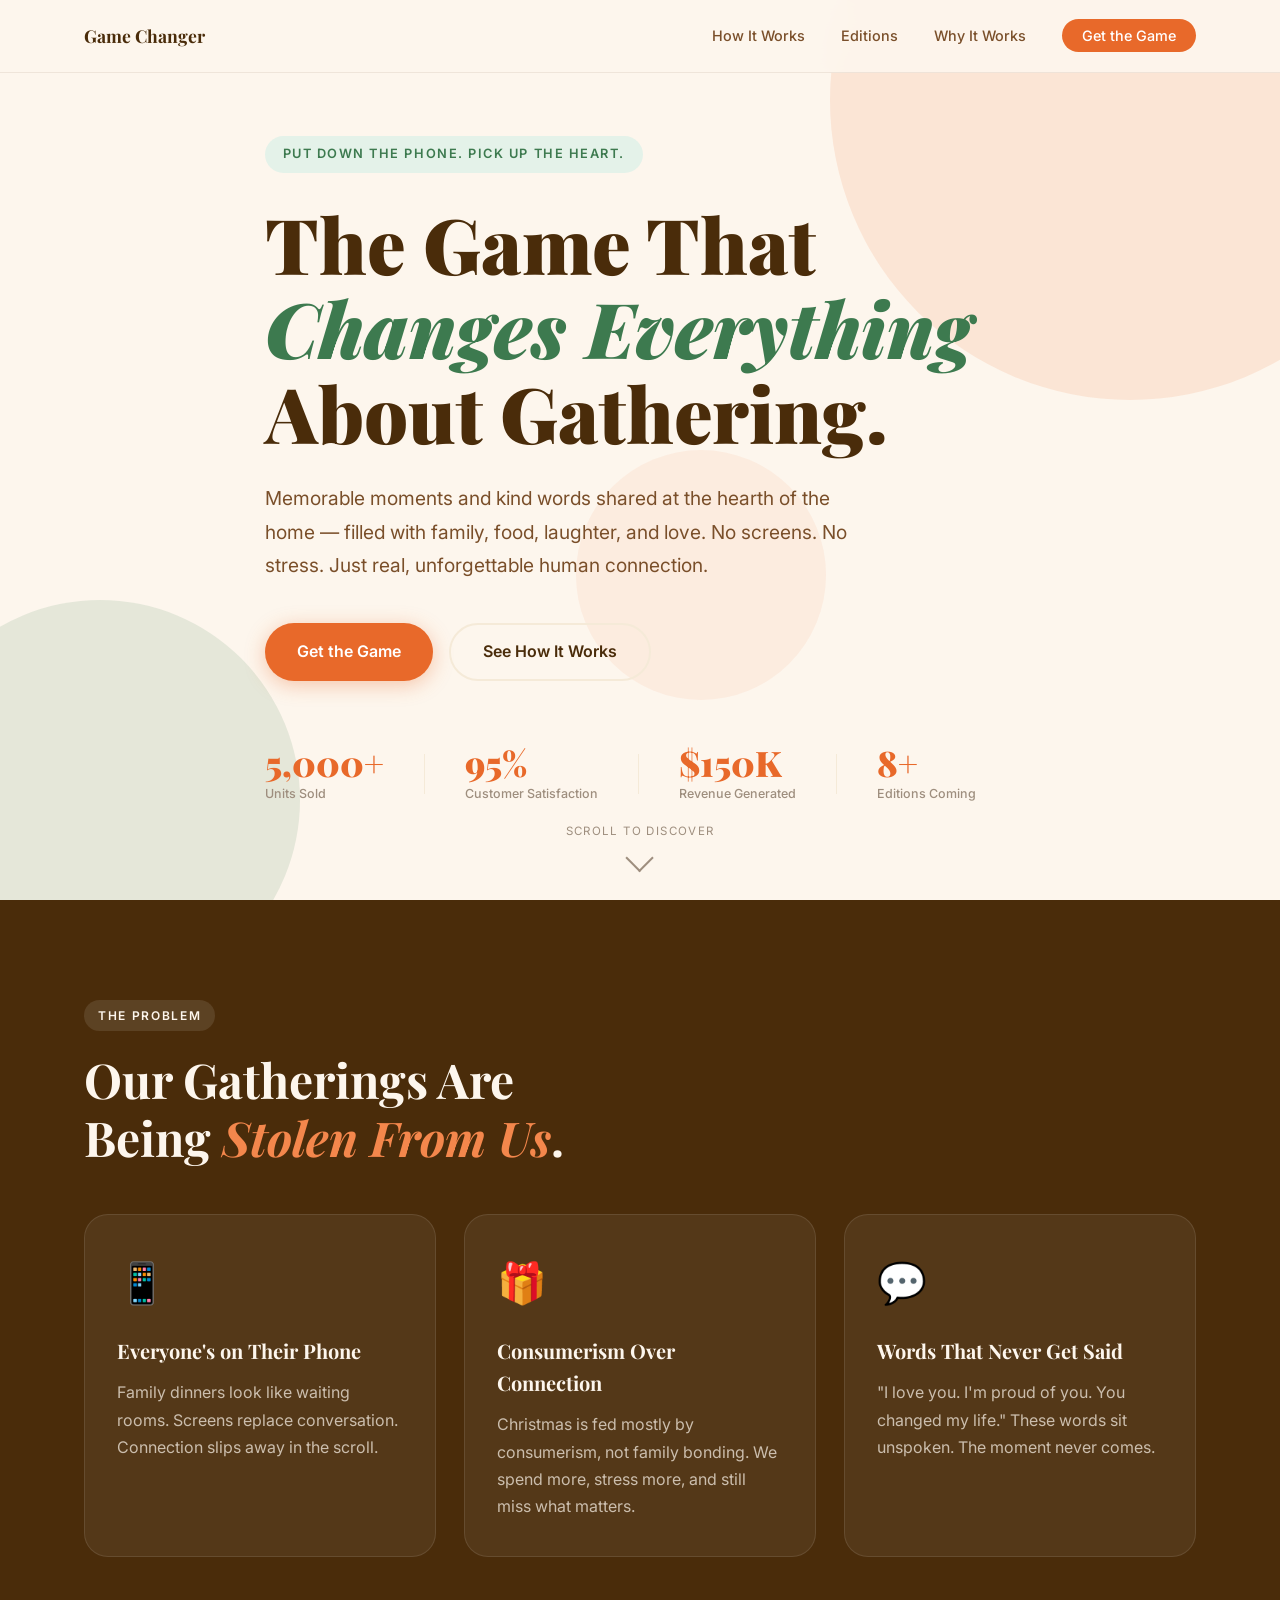
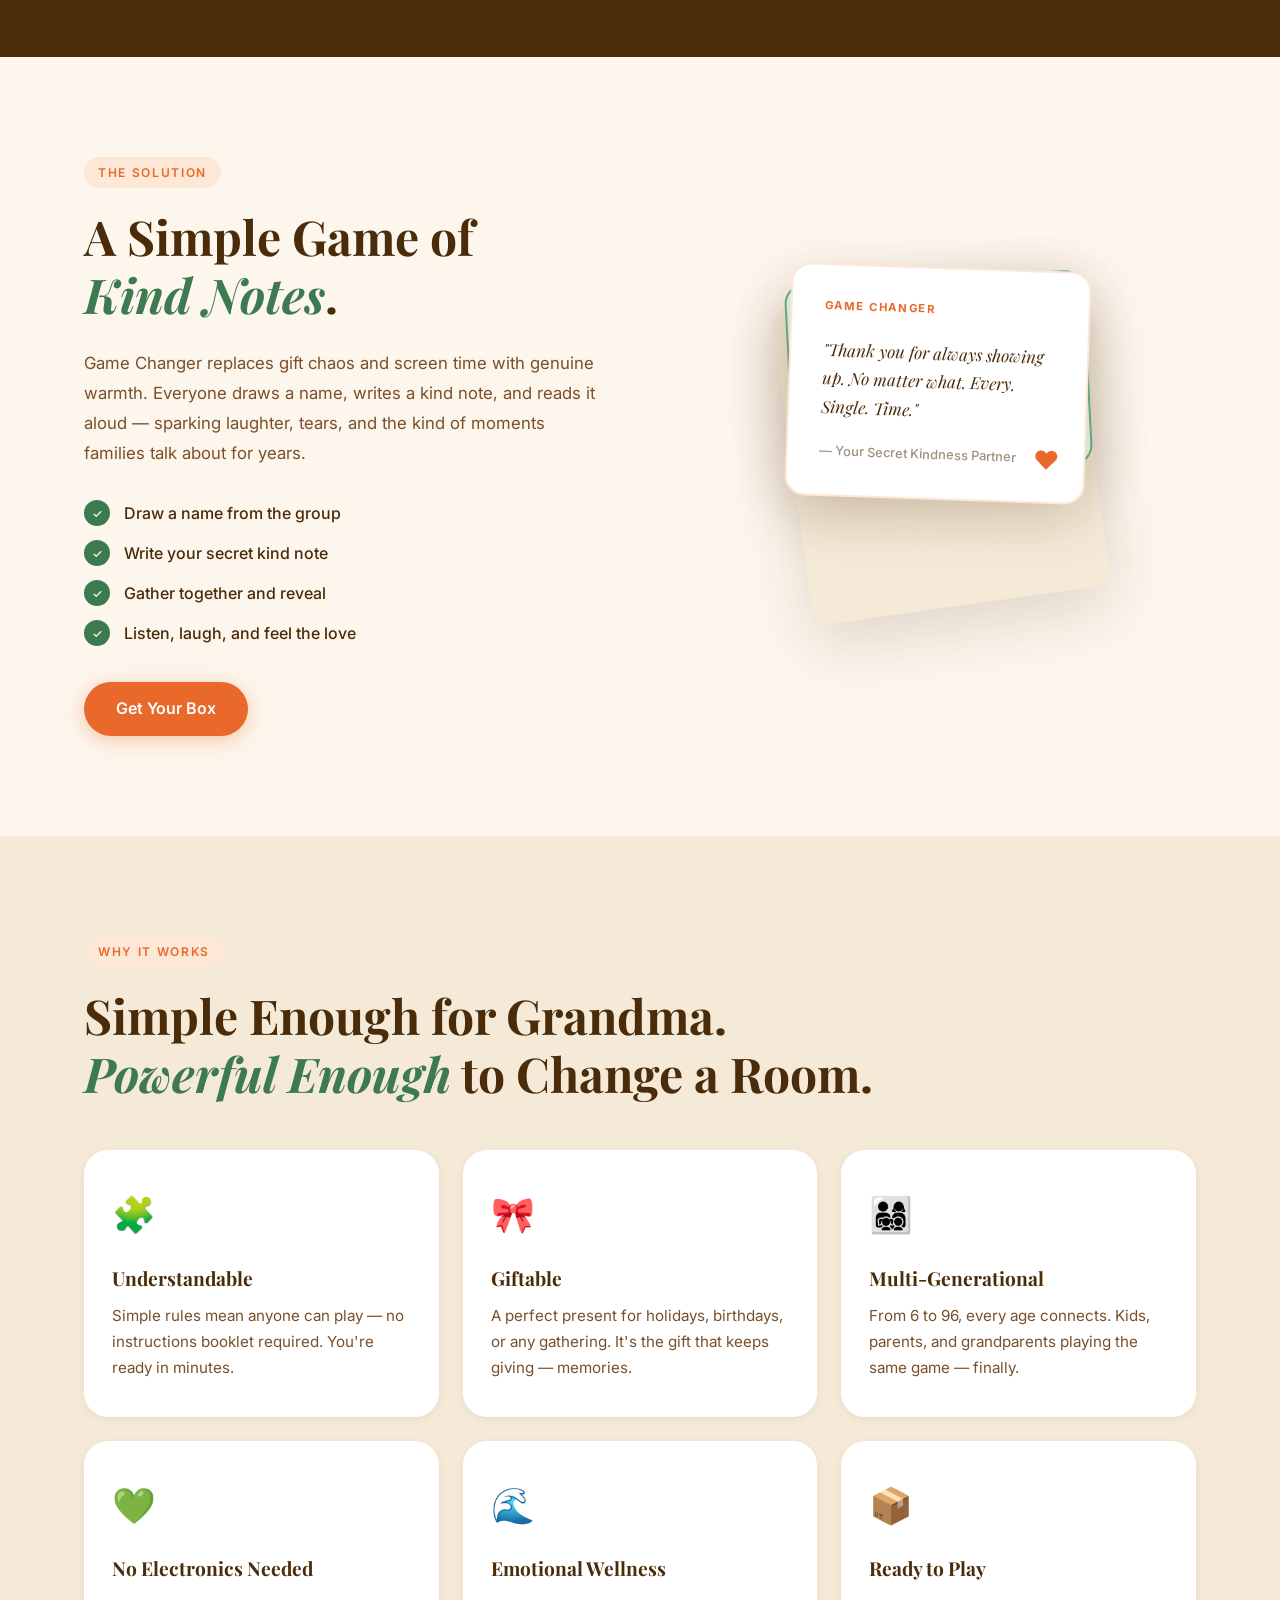
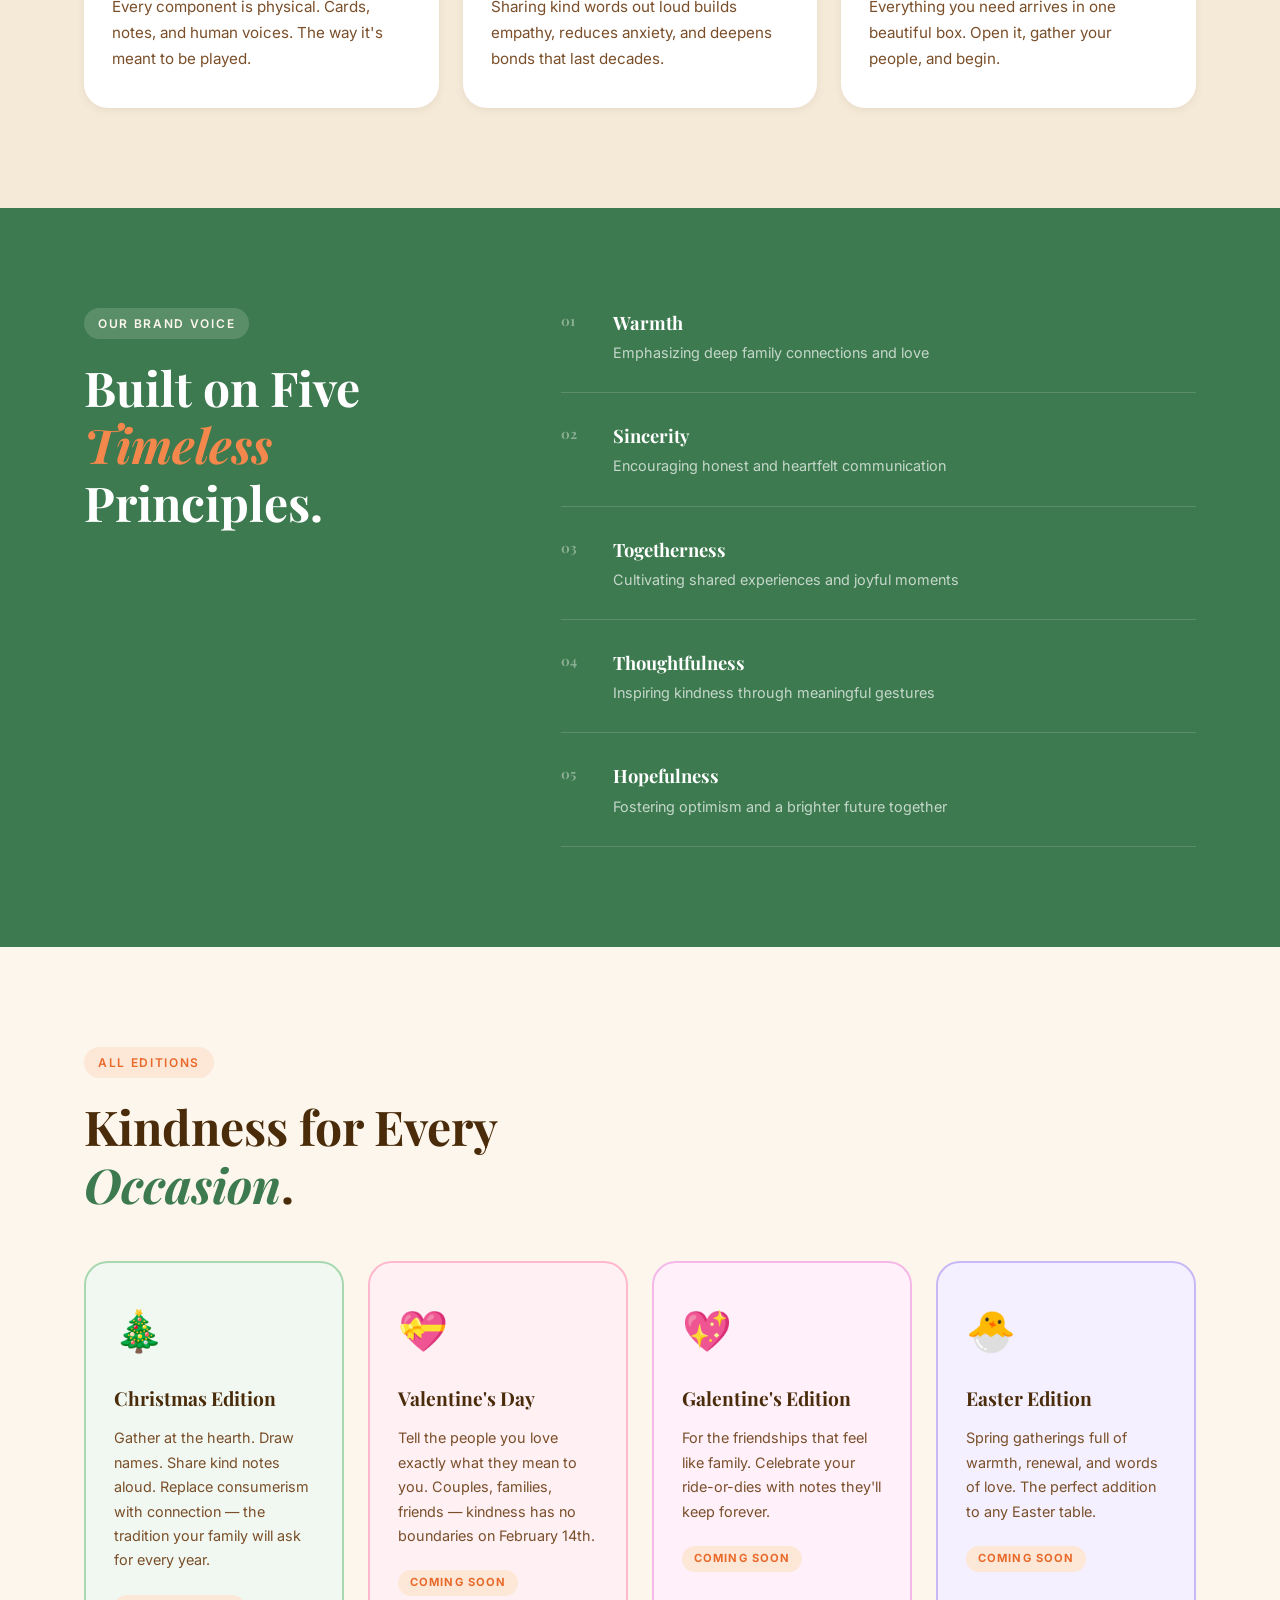
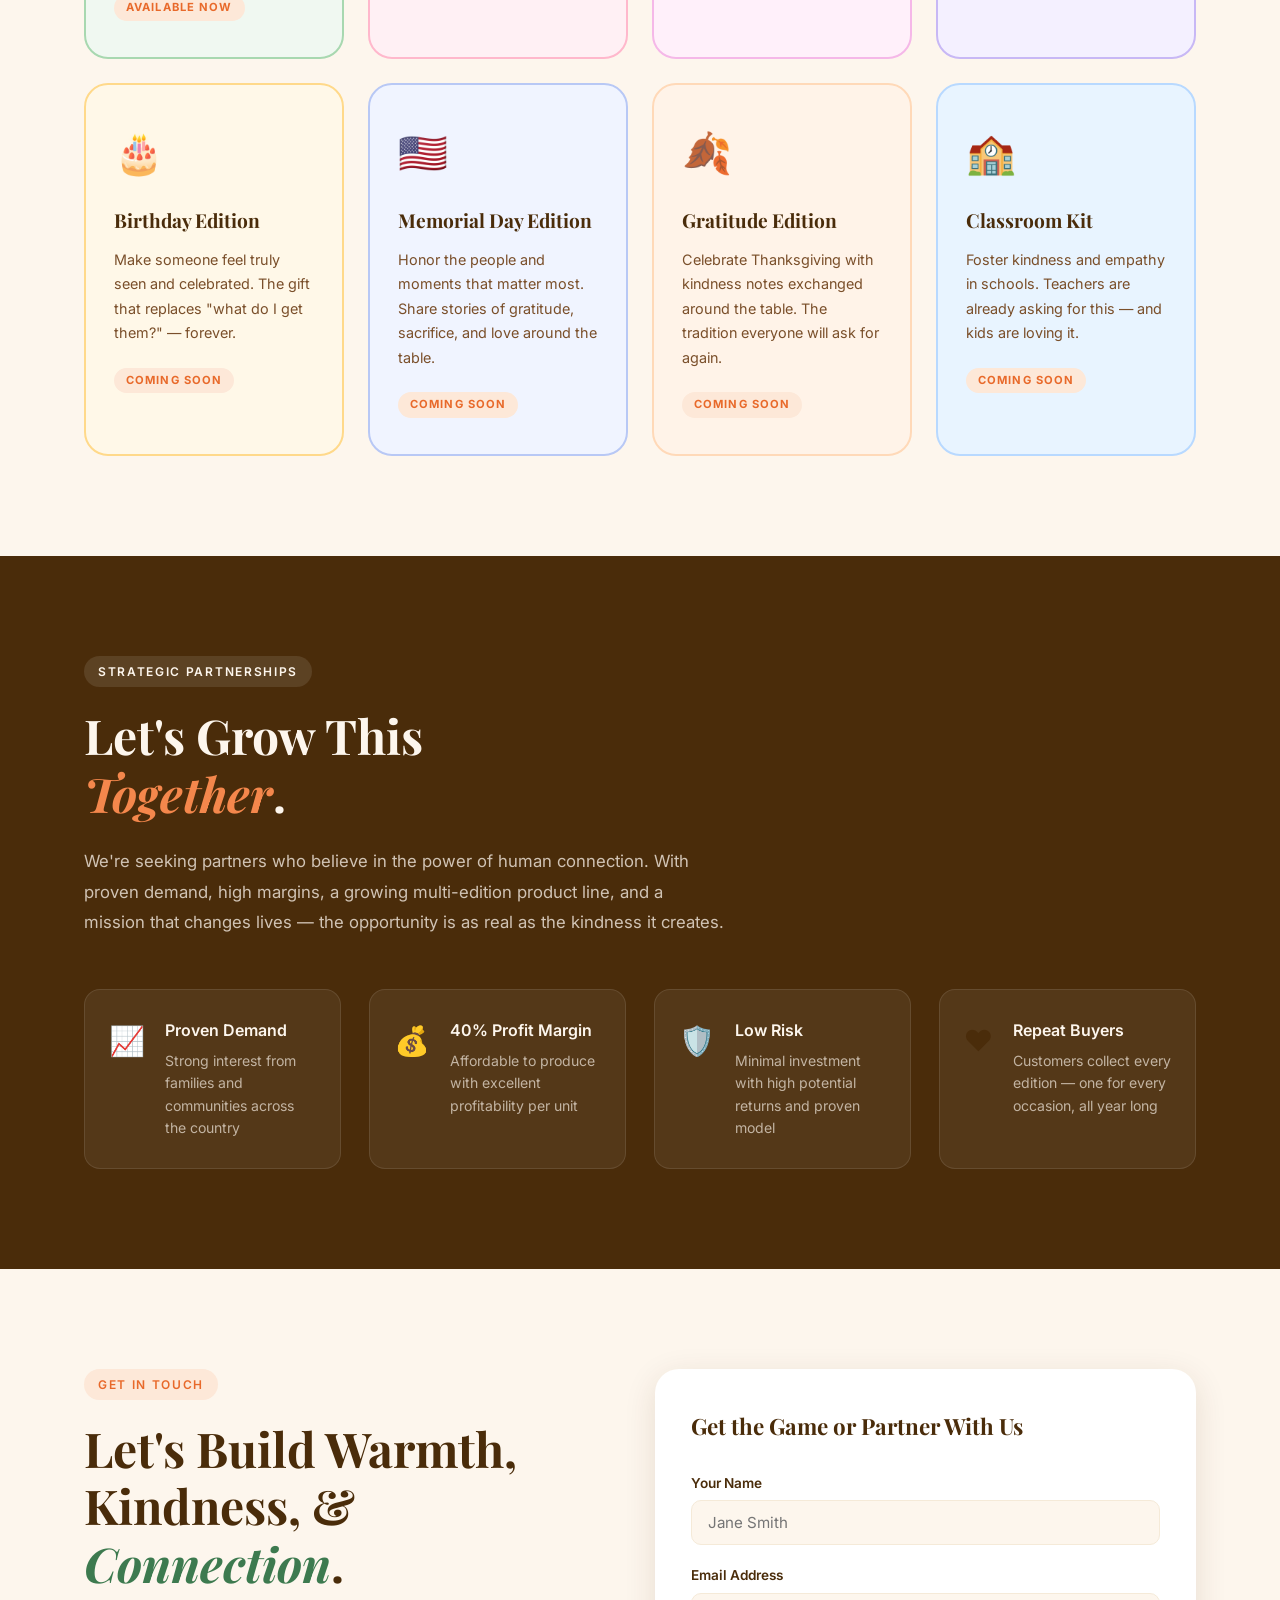
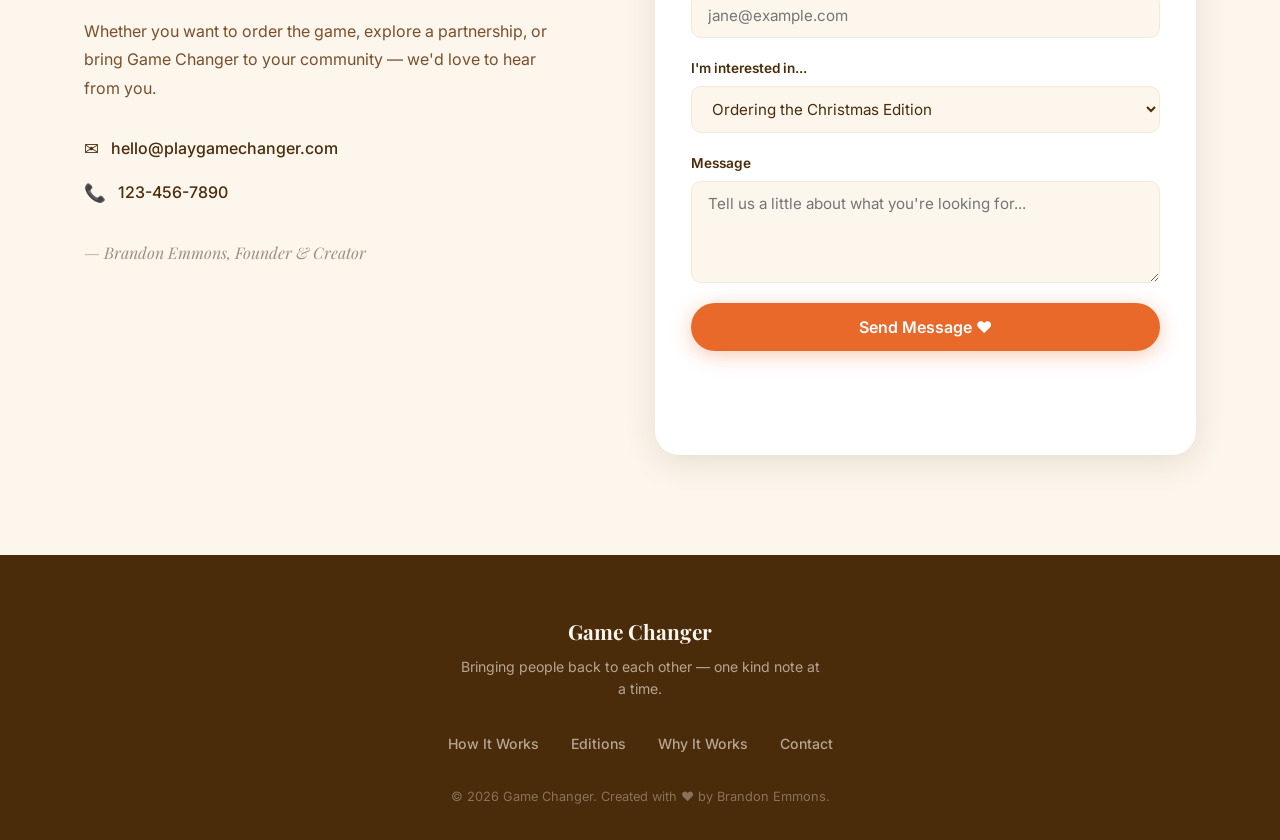
==== index.html @ 497c42cb "Deploy Game Changer site to GitHub Pages" ====
<!DOCTYPE html>
<html lang="en">
<head>
  <meta charset="UTF-8" />
  <meta name="viewport" content="width=device-width, initial-scale=1.0" />
  <title>Game Changer — The Family Kindness Game</title>
  <meta name="description" content="Game Changer puts down the phone and picks up the heart. Families draw names and share kind notes aloud — bringing back real human connection at Christmas, Valentine's Day, Easter, and beyond." />
  <link rel="preconnect" href="https://fonts.googleapis.com" />
  <link rel="preconnect" href="https://fonts.gstatic.com" crossorigin />
  <link href="https://fonts.googleapis.com/css2?family=Playfair+Display:ital,wght@0,400;0,700;0,900;1,400&family=Inter:wght@300;400;500;600&display=swap" rel="stylesheet" />
  <link rel="stylesheet" href="style.css" />
</head>
<body>

  <!-- NAV -->
  <nav class="nav" id="nav">
    <div class="nav-inner">
      <a href="#" class="nav-logo">Game Changer</a>
      <ul class="nav-links">
        <li><a href="#how-it-works">How It Works</a></li>
        <li><a href="#editions">Editions</a></li>
        <li><a href="#why">Why It Works</a></li>
        <li><a href="#contact" class="nav-cta">Get the Game</a></li>
      </ul>
      <button class="nav-hamburger" id="hamburger" aria-label="Open menu">
        <span></span><span></span><span></span>
      </button>
    </div>
    <div class="nav-mobile" id="mobileMenu">
      <a href="#how-it-works">How It Works</a>
      <a href="#editions">Editions</a>
      <a href="#why">Why It Works</a>
      <a href="#contact">Get the Game</a>
    </div>
  </nav>

  <!-- HERO -->
  <section class="hero">
    <div class="hero-bg">
      <div class="hero-shape shape-1"></div>
      <div class="hero-shape shape-2"></div>
      <div class="hero-shape shape-3"></div>
    </div>
    <div class="container hero-content">
      <div class="hero-badge">Put down the phone. Pick up the heart.</div>
      <h1 class="hero-headline">
        The Game That<br />
        <em>Changes Everything</em><br />
        About Gathering.
      </h1>
      <p class="hero-sub">
        Memorable moments and kind words shared at the hearth of the home —
        filled with family, food, laughter, and love. No screens. No stress.
        Just real, unforgettable human connection.
      </p>
      <div class="hero-actions">
        <a href="#contact" class="btn btn-primary">Get the Game</a>
        <a href="#how-it-works" class="btn btn-ghost">See How It Works</a>
      </div>
      <div class="hero-stats">
        <div class="stat">
          <span class="stat-num">5,000+</span>
          <span class="stat-label">Units Sold</span>
        </div>
        <div class="stat-divider"></div>
        <div class="stat">
          <span class="stat-num">95%</span>
          <span class="stat-label">Customer Satisfaction</span>
        </div>
        <div class="stat-divider"></div>
        <div class="stat">
          <span class="stat-num">$150K</span>
          <span class="stat-label">Revenue Generated</span>
        </div>
        <div class="stat-divider"></div>
        <div class="stat">
          <span class="stat-num">8+</span>
          <span class="stat-label">Editions Coming</span>
        </div>
      </div>
    </div>
    <div class="hero-scroll-hint">
      <span>Scroll to discover</span>
      <div class="scroll-arrow"></div>
    </div>
  </section>

  <!-- PROBLEM -->
  <section class="problem" id="problem">
    <div class="container">
      <div class="section-label">The Problem</div>
      <h2 class="section-title">Our Gatherings Are<br />Being <em>Stolen From Us</em>.</h2>
      <div class="problem-grid">
        <div class="problem-card">
          <div class="problem-icon">📱</div>
          <h3>Everyone's on Their Phone</h3>
          <p>Family dinners look like waiting rooms. Screens replace conversation. Connection slips away in the scroll.</p>
        </div>
        <div class="problem-card">
          <div class="problem-icon">🎁</div>
          <h3>Consumerism Over Connection</h3>
          <p>Christmas is fed mostly by consumerism, not family bonding. We spend more, stress more, and still miss what matters.</p>
        </div>
        <div class="problem-card">
          <div class="problem-icon">💬</div>
          <h3>Words That Never Get Said</h3>
          <p>"I love you. I'm proud of you. You changed my life." These words sit unspoken. The moment never comes.</p>
        </div>
      </div>
    </div>
  </section>

  <!-- SOLUTION -->
  <section class="solution" id="how-it-works">
    <div class="container">
      <div class="solution-inner">
        <div class="solution-text">
          <div class="section-label">The Solution</div>
          <h2 class="section-title">A Simple Game of<br /><em>Kind Notes</em>.</h2>
          <p class="solution-desc">
            Game Changer replaces gift chaos and screen time with genuine warmth.
            Everyone draws a name, writes a kind note, and reads it aloud —
            sparking laughter, tears, and the kind of moments families talk about for years.
          </p>
          <ul class="solution-list">
            <li>
              <span class="check">✓</span>
              <span>Draw a name from the group</span>
            </li>
            <li>
              <span class="check">✓</span>
              <span>Write your secret kind note</span>
            </li>
            <li>
              <span class="check">✓</span>
              <span>Gather together and reveal</span>
            </li>
            <li>
              <span class="check">✓</span>
              <span>Listen, laugh, and feel the love</span>
            </li>
          </ul>
          <a href="#contact" class="btn btn-primary">Get Your Box</a>
        </div>
        <div class="solution-visual">
          <div class="card-stack">
            <div class="note-card card-back">
              <div class="note-lines">
                <div class="note-line"></div>
                <div class="note-line short"></div>
                <div class="note-line"></div>
                <div class="note-line short"></div>
              </div>
            </div>
            <div class="note-card card-mid">
              <div class="note-content">
                <p class="note-text">"You make every room brighter just by walking in. I am so proud to call you mine."</p>
                <span class="note-sig">— With Love</span>
              </div>
            </div>
            <div class="note-card card-front">
              <div class="note-header">Game Changer</div>
              <div class="note-content">
                <p class="note-text">"Thank you for always showing up. No matter what. Every. Single. Time."</p>
                <span class="note-sig">— Your Secret Kindness Partner</span>
              </div>
              <div class="note-heart">♥</div>
            </div>
          </div>
        </div>
      </div>
    </div>
  </section>

  <!-- WHY IT WORKS -->
  <section class="why" id="why">
    <div class="container">
      <div class="section-label">Why It Works</div>
      <h2 class="section-title">Simple Enough for Grandma.<br /><em>Powerful Enough</em> to Change a Room.</h2>
      <div class="why-grid">
        <div class="why-card">
          <div class="why-icon">🧩</div>
          <h3>Understandable</h3>
          <p>Simple rules mean anyone can play — no instructions booklet required. You're ready in minutes.</p>
        </div>
        <div class="why-card">
          <div class="why-icon">🎀</div>
          <h3>Giftable</h3>
          <p>A perfect present for holidays, birthdays, or any gathering. It's the gift that keeps giving — memories.</p>
        </div>
        <div class="why-card">
          <div class="why-icon">👨‍👩‍👧‍👦</div>
          <h3>Multi-Generational</h3>
          <p>From 6 to 96, every age connects. Kids, parents, and grandparents playing the same game — finally.</p>
        </div>
        <div class="why-card">
          <div class="why-icon">💚</div>
          <h3>No Electronics Needed</h3>
          <p>Every component is physical. Cards, notes, and human voices. The way it's meant to be played.</p>
        </div>
        <div class="why-card">
          <div class="why-icon">🌊</div>
          <h3>Emotional Wellness</h3>
          <p>Sharing kind words out loud builds empathy, reduces anxiety, and deepens bonds that last decades.</p>
        </div>
        <div class="why-card">
          <div class="why-icon">📦</div>
          <h3>Ready to Play</h3>
          <p>Everything you need arrives in one beautiful box. Open it, gather your people, and begin.</p>
        </div>
      </div>
    </div>
  </section>

  <!-- BRAND VALUES -->
  <section class="values">
    <div class="container">
      <div class="values-inner">
        <div class="values-text">
          <div class="section-label">Our Brand Voice</div>
          <h2 class="section-title">Built on Five<br /><em>Timeless</em> Principles.</h2>
        </div>
        <div class="values-list">
          <div class="value-item">
            <span class="value-num">01</span>
            <div>
              <h4>Warmth</h4>
              <p>Emphasizing deep family connections and love</p>
            </div>
          </div>
          <div class="value-item">
            <span class="value-num">02</span>
            <div>
              <h4>Sincerity</h4>
              <p>Encouraging honest and heartfelt communication</p>
            </div>
          </div>
          <div class="value-item">
            <span class="value-num">03</span>
            <div>
              <h4>Togetherness</h4>
              <p>Cultivating shared experiences and joyful moments</p>
            </div>
          </div>
          <div class="value-item">
            <span class="value-num">04</span>
            <div>
              <h4>Thoughtfulness</h4>
              <p>Inspiring kindness through meaningful gestures</p>
            </div>
          </div>
          <div class="value-item">
            <span class="value-num">05</span>
            <div>
              <h4>Hopefulness</h4>
              <p>Fostering optimism and a brighter future together</p>
            </div>
          </div>
        </div>
      </div>
    </div>
  </section>

  <!-- EDITIONS -->
  <section class="editions" id="editions">
    <div class="container">
      <div class="section-label">All Editions</div>
      <h2 class="section-title">Kindness for Every<br /><em>Occasion</em>.</h2>
      <div class="editions-grid">

        <div class="edition-card edition-christmas">
          <div class="edition-icon">🎄</div>
          <h3>Christmas Edition</h3>
          <p>Gather at the hearth. Draw names. Share kind notes aloud. Replace consumerism with connection — the tradition your family will ask for every year.</p>
          <span class="edition-tag edition-tag-live">Available Now</span>
        </div>

        <div class="edition-card edition-valentine">
          <div class="edition-icon">💝</div>
          <h3>Valentine's Day</h3>
          <p>Tell the people you love exactly what they mean to you. Couples, families, friends — kindness has no boundaries on February 14th.</p>
          <span class="edition-tag">Coming Soon</span>
        </div>

        <div class="edition-card edition-galentine">
          <div class="edition-icon">💖</div>
          <h3>Galentine's Edition</h3>
          <p>For the friendships that feel like family. Celebrate your ride-or-dies with notes they'll keep forever.</p>
          <span class="edition-tag">Coming Soon</span>
        </div>

        <div class="edition-card edition-easter">
          <div class="edition-icon">🐣</div>
          <h3>Easter Edition</h3>
          <p>Spring gatherings full of warmth, renewal, and words of love. The perfect addition to any Easter table.</p>
          <span class="edition-tag">Coming Soon</span>
        </div>

        <div class="edition-card edition-birthday">
          <div class="edition-icon">🎂</div>
          <h3>Birthday Edition</h3>
          <p>Make someone feel truly seen and celebrated. The gift that replaces "what do I get them?" — forever.</p>
          <span class="edition-tag">Coming Soon</span>
        </div>

        <div class="edition-card edition-memorial">
          <div class="edition-icon">🇺🇸</div>
          <h3>Memorial Day Edition</h3>
          <p>Honor the people and moments that matter most. Share stories of gratitude, sacrifice, and love around the table.</p>
          <span class="edition-tag">Coming Soon</span>
        </div>

        <div class="edition-card edition-thanksgiving">
          <div class="edition-icon">🍂</div>
          <h3>Gratitude Edition</h3>
          <p>Celebrate Thanksgiving with kindness notes exchanged around the table. The tradition everyone will ask for again.</p>
          <span class="edition-tag">Coming Soon</span>
        </div>

        <div class="edition-card edition-classroom">
          <div class="edition-icon">🏫</div>
          <h3>Classroom Kit</h3>
          <p>Foster kindness and empathy in schools. Teachers are already asking for this — and kids are loving it.</p>
          <span class="edition-tag">Coming Soon</span>
        </div>

      </div>
    </div>
  </section>

  <!-- PARTNERSHIP -->
  <section class="partnership">
    <div class="container">
      <div class="partnership-inner">
        <div class="section-label">Strategic Partnerships</div>
        <h2 class="section-title">Let's Grow This<br /><em>Together</em>.</h2>
        <p class="partnership-desc">
          We're seeking partners who believe in the power of human connection.
          With proven demand, high margins, a growing multi-edition product line,
          and a mission that changes lives — the opportunity is as real as the kindness it creates.
        </p>
        <div class="partner-reasons">
          <div class="reason">
            <span class="reason-icon">📈</span>
            <div>
              <strong>Proven Demand</strong>
              <p>Strong interest from families and communities across the country</p>
            </div>
          </div>
          <div class="reason">
            <span class="reason-icon">💰</span>
            <div>
              <strong>40% Profit Margin</strong>
              <p>Affordable to produce with excellent profitability per unit</p>
            </div>
          </div>
          <div class="reason">
            <span class="reason-icon">🛡️</span>
            <div>
              <strong>Low Risk</strong>
              <p>Minimal investment with high potential returns and proven model</p>
            </div>
          </div>
          <div class="reason">
            <span class="reason-icon">❤️</span>
            <div>
              <strong>Repeat Buyers</strong>
              <p>Customers collect every edition — one for every occasion, all year long</p>
            </div>
          </div>
        </div>
      </div>
    </div>
  </section>

  <!-- CONTACT / CTA -->
  <section class="contact" id="contact">
    <div class="container">
      <div class="contact-inner">
        <div class="contact-left">
          <div class="section-label">Get in Touch</div>
          <h2 class="section-title">Let's Build Warmth,<br />Kindness, &amp; <em>Connection</em>.</h2>
          <p>
            Whether you want to order the game, explore a partnership, or bring
            Game Changer to your community — we'd love to hear from you.
          </p>
          <div class="contact-info">
            <div class="contact-item">
              <span class="contact-icon">✉️</span>
              <a href="mailto:hello@playgamechanger.com">hello@playgamechanger.com</a>
            </div>
            <div class="contact-item">
              <span class="contact-icon">📞</span>
              <a href="tel:+11234567890">123-456-7890</a>
            </div>
          </div>
          <p class="founder-name">— Brandon Emmons, Founder &amp; Creator</p>
        </div>
        <div class="contact-right">
          <form class="contact-form" onsubmit="handleSubmit(event)">
            <h3>Get the Game or Partner With Us</h3>
            <div class="form-group">
              <label for="name">Your Name</label>
              <input type="text" id="name" name="name" placeholder="Jane Smith" required />
            </div>
            <div class="form-group">
              <label for="email">Email Address</label>
              <input type="email" id="email" name="email" placeholder="jane@example.com" required />
            </div>
            <div class="form-group">
              <label for="interest">I'm interested in...</label>
              <select id="interest" name="interest">
                <option value="order-christmas">Ordering the Christmas Edition</option>
                <option value="order-valentine">Valentine's Day Edition</option>
                <option value="order-birthday">Birthday Edition</option>
                <option value="partner">Partnership Opportunity</option>
                <option value="wholesale">Wholesale / Boutique Retail</option>
                <option value="classroom">Classroom / School Kit</option>
                <option value="workplace">Workplace Edition</option>
                <option value="other">Something Else</option>
              </select>
            </div>
            <div class="form-group">
              <label for="message">Message</label>
              <textarea id="message" name="message" rows="4" placeholder="Tell us a little about what you're looking for..."></textarea>
            </div>
            <button type="submit" class="btn btn-primary btn-full">Send Message ♥</button>
            <p class="form-note" id="formNote"></p>
          </form>
        </div>
      </div>
    </div>
  </section>

  <!-- FOOTER -->
  <footer class="footer">
    <div class="container footer-inner">
      <div class="footer-brand">
        <span class="footer-logo">Game Changer</span>
        <p>Bringing people back to each other — one kind note at a time.</p>
      </div>
      <div class="footer-links">
        <a href="#how-it-works">How It Works</a>
        <a href="#editions">Editions</a>
        <a href="#why">Why It Works</a>
        <a href="#contact">Contact</a>
      </div>
      <div class="footer-copy">
        <p>© 2026 Game Changer. Created with ♥ by Brandon Emmons.</p>
      </div>
    </div>
  </footer>

  <script src="app.js"></script>
</body>
</html>
---- style.css ----
/* =============================================
   GAME CHANGER — Main Stylesheet
   ============================================= */

:root {
  --cream:       #FDF6ED;
  --cream-dark:  #F5EAD8;
  --orange:      #E8692A;
  --orange-light:#F4874C;
  --orange-pale: #FDE8D8;
  --green:       #3D7A4F;
  --green-light: #6CAE80;
  --green-pale:  #E4F2E9;
  --brown:       #4A2C0A;
  --brown-mid:   #7A4F2A;
  --warm-gray:   #9E8E7E;
  --white:       #FFFFFF;
  --shadow-sm:   0 2px 8px rgba(74,44,10,0.08);
  --shadow-md:   0 8px 32px rgba(74,44,10,0.12);
  --shadow-lg:   0 20px 60px rgba(74,44,10,0.16);
  --radius:      16px;
  --radius-lg:   24px;
  --font-serif:  'Playfair Display', Georgia, serif;
  --font-sans:   'Inter', system-ui, sans-serif;
}

*, *::before, *::after { box-sizing: border-box; margin: 0; padding: 0; }

html { scroll-behavior: smooth; }

body {
  font-family: var(--font-sans);
  background: var(--cream);
  color: var(--brown);
  line-height: 1.6;
  overflow-x: hidden;
}

/* ---- UTILITIES ---- */
.container {
  max-width: 1160px;
  margin: 0 auto;
  padding: 0 24px;
}

.section-label {
  display: inline-block;
  font-size: 0.75rem;
  font-weight: 600;
  letter-spacing: 0.14em;
  text-transform: uppercase;
  color: var(--orange);
  background: var(--orange-pale);
  padding: 6px 14px;
  border-radius: 100px;
  margin-bottom: 20px;
}

.section-title {
  font-family: var(--font-serif);
  font-size: clamp(2rem, 4vw, 3rem);
  font-weight: 700;
  line-height: 1.2;
  color: var(--brown);
  margin-bottom: 24px;
}

.section-title em {
  font-style: italic;
  color: var(--green);
}

.btn {
  display: inline-flex;
  align-items: center;
  justify-content: center;
  gap: 8px;
  padding: 14px 32px;
  border-radius: 100px;
  font-family: var(--font-sans);
  font-size: 1rem;
  font-weight: 600;
  text-decoration: none;
  cursor: pointer;
  border: none;
  transition: all 0.2s ease;
}

.btn-primary {
  background: var(--orange);
  color: var(--white);
  box-shadow: 0 4px 20px rgba(232,105,42,0.35);
}
.btn-primary:hover {
  background: var(--orange-light);
  transform: translateY(-2px);
  box-shadow: 0 8px 28px rgba(232,105,42,0.45);
}

.btn-ghost {
  background: transparent;
  color: var(--brown);
  border: 2px solid var(--cream-dark);
}
.btn-ghost:hover {
  background: var(--cream-dark);
  border-color: var(--brown-mid);
}

.btn-full { width: 100%; }

/* ---- NAVIGATION ---- */
.nav {
  position: fixed;
  top: 0;
  left: 0;
  right: 0;
  z-index: 100;
  background: rgba(253,246,237,0.92);
  backdrop-filter: blur(12px);
  border-bottom: 1px solid rgba(74,44,10,0.08);
  transition: box-shadow 0.2s;
}
.nav.scrolled { box-shadow: var(--shadow-md); }

.nav-inner {
  max-width: 1160px;
  margin: 0 auto;
  padding: 0 24px;
  height: 72px;
  display: flex;
  align-items: center;
  justify-content: space-between;
}

.nav-logo {
  font-family: var(--font-serif);
  font-size: 1.1rem;
  font-weight: 700;
  color: var(--brown);
  text-decoration: none;
}

.nav-links {
  display: flex;
  list-style: none;
  gap: 36px;
  align-items: center;
}
.nav-links a {
  text-decoration: none;
  font-size: 0.9rem;
  font-weight: 500;
  color: var(--brown-mid);
  transition: color 0.2s;
}
.nav-links a:hover { color: var(--orange); }

.nav-cta {
  background: var(--orange) !important;
  color: var(--white) !important;
  padding: 8px 20px;
  border-radius: 100px;
}
.nav-cta:hover { opacity: 0.9; }

.nav-hamburger {
  display: none;
  flex-direction: column;
  gap: 5px;
  background: none;
  border: none;
  cursor: pointer;
  padding: 4px;
}
.nav-hamburger span {
  display: block;
  width: 24px;
  height: 2px;
  background: var(--brown);
  border-radius: 2px;
  transition: all 0.2s;
}

.nav-mobile {
  display: none;
  flex-direction: column;
  padding: 16px 24px 20px;
  gap: 16px;
  border-top: 1px solid var(--cream-dark);
}
.nav-mobile a {
  text-decoration: none;
  font-weight: 500;
  color: var(--brown);
  padding: 4px 0;
}
.nav-mobile.open { display: flex; }

/* ---- HERO ---- */
.hero {
  position: relative;
  min-height: 100vh;
  display: flex;
  flex-direction: column;
  justify-content: center;
  padding: 120px 0 80px;
  overflow: hidden;
}

.hero-bg {
  position: absolute;
  inset: 0;
  pointer-events: none;
}

.hero-shape {
  position: absolute;
  border-radius: 50%;
  opacity: 0.12;
}
.shape-1 {
  width: 600px; height: 600px;
  background: var(--orange);
  top: -200px; right: -150px;
}
.shape-2 {
  width: 400px; height: 400px;
  background: var(--green);
  bottom: -100px; left: -100px;
}
.shape-3 {
  width: 250px; height: 250px;
  background: var(--orange);
  top: 50%; left: 45%;
  opacity: 0.07;
}

.hero-content {
  position: relative;
  z-index: 1;
  max-width: 800px;
}

.hero-badge {
  display: inline-block;
  font-size: 0.8rem;
  font-weight: 600;
  letter-spacing: 0.12em;
  text-transform: uppercase;
  color: var(--green);
  background: var(--green-pale);
  padding: 8px 18px;
  border-radius: 100px;
  margin-bottom: 28px;
}

.hero-headline {
  font-family: var(--font-serif);
  font-size: clamp(2.8rem, 6vw, 5rem);
  font-weight: 900;
  line-height: 1.1;
  color: var(--brown);
  margin-bottom: 28px;
}
.hero-headline em {
  font-style: italic;
  color: var(--green);
}

.hero-sub {
  font-size: clamp(1rem, 2vw, 1.2rem);
  color: var(--brown-mid);
  max-width: 600px;
  margin-bottom: 40px;
  line-height: 1.75;
}

.hero-actions {
  display: flex;
  gap: 16px;
  flex-wrap: wrap;
  margin-bottom: 64px;
}

.hero-stats {
  display: flex;
  align-items: center;
  gap: 0;
  flex-wrap: wrap;
  row-gap: 20px;
}

.stat {
  display: flex;
  flex-direction: column;
  padding: 0 40px 0 0;
}
.stat:first-child { padding-left: 0; }

.stat-num {
  font-family: var(--font-serif);
  font-size: 2.2rem;
  font-weight: 900;
  color: var(--orange);
  line-height: 1;
}
.stat-label {
  font-size: 0.78rem;
  color: var(--warm-gray);
  font-weight: 500;
  margin-top: 4px;
}

.stat-divider {
  width: 1px;
  height: 40px;
  background: var(--cream-dark);
  margin-right: 40px;
}

.hero-scroll-hint {
  position: absolute;
  bottom: 32px;
  left: 50%;
  transform: translateX(-50%);
  display: flex;
  flex-direction: column;
  align-items: center;
  gap: 8px;
  font-size: 0.72rem;
  letter-spacing: 0.12em;
  text-transform: uppercase;
  color: var(--warm-gray);
  animation: fadeInUp 1s ease 1.5s both;
}

.scroll-arrow {
  width: 20px;
  height: 20px;
  border-right: 2px solid var(--warm-gray);
  border-bottom: 2px solid var(--warm-gray);
  transform: rotate(45deg);
  animation: bounce 1.4s ease infinite;
}

@keyframes bounce {
  0%, 100% { transform: rotate(45deg) translateY(0); }
  50% { transform: rotate(45deg) translateY(5px); }
}

@keyframes fadeInUp {
  from { opacity: 0; transform: translateX(-50%) translateY(10px); }
  to   { opacity: 1; transform: translateX(-50%) translateY(0); }
}

/* ---- PROBLEM ---- */
.problem {
  padding: 100px 0;
  background: var(--brown);
}

.problem .section-label { background: rgba(255,255,255,0.1); color: var(--cream); }
.problem .section-title { color: var(--cream); }
.problem .section-title em { color: var(--orange-light); }

.problem-grid {
  display: grid;
  grid-template-columns: repeat(auto-fit, minmax(280px, 1fr));
  gap: 28px;
  margin-top: 48px;
}

.problem-card {
  background: rgba(255,255,255,0.06);
  border: 1px solid rgba(255,255,255,0.1);
  border-radius: var(--radius-lg);
  padding: 36px 32px;
  transition: transform 0.2s, background 0.2s;
}
.problem-card:hover {
  transform: translateY(-4px);
  background: rgba(255,255,255,0.1);
}

.problem-icon { font-size: 2.5rem; margin-bottom: 20px; }

.problem-card h3 {
  font-family: var(--font-serif);
  font-size: 1.25rem;
  font-weight: 700;
  color: var(--cream);
  margin-bottom: 12px;
}

.problem-card p { color: rgba(253,246,237,0.7); line-height: 1.7; }

/* ---- SOLUTION ---- */
.solution {
  padding: 100px 0;
  background: var(--cream);
}

.solution-inner {
  display: grid;
  grid-template-columns: 1fr 1fr;
  gap: 80px;
  align-items: center;
}

.solution-desc {
  color: var(--brown-mid);
  line-height: 1.8;
  margin-bottom: 32px;
  font-size: 1.05rem;
}

.solution-list {
  list-style: none;
  display: flex;
  flex-direction: column;
  gap: 14px;
  margin-bottom: 36px;
}

.solution-list li {
  display: flex;
  align-items: center;
  gap: 14px;
  font-size: 1rem;
  color: var(--brown);
  font-weight: 500;
}

.check {
  display: flex;
  align-items: center;
  justify-content: center;
  width: 26px;
  height: 26px;
  border-radius: 50%;
  background: var(--green);
  color: white;
  font-size: 0.75rem;
  flex-shrink: 0;
}

/* Card stack visual */
.solution-visual {
  display: flex;
  justify-content: center;
  align-items: center;
  position: relative;
  height: 400px;
}

.card-stack { position: relative; width: 300px; height: 360px; }

.note-card {
  position: absolute;
  width: 300px;
  border-radius: 20px;
  padding: 32px;
  box-shadow: var(--shadow-lg);
}

.card-back {
  background: var(--cream-dark);
  transform: rotate(-8deg) translateY(20px);
  z-index: 1;
  height: 320px;
}

.card-mid {
  background: var(--green-pale);
  transform: rotate(-3deg) translateY(10px);
  z-index: 2;
  border: 2px solid var(--green-light);
}

.card-front {
  background: var(--white);
  transform: rotate(2deg);
  z-index: 3;
  border: 2px solid var(--orange-pale);
}

.note-header {
  font-size: 0.7rem;
  font-weight: 700;
  letter-spacing: 0.15em;
  text-transform: uppercase;
  color: var(--orange);
  margin-bottom: 20px;
}

.note-lines {
  display: flex;
  flex-direction: column;
  gap: 14px;
  padding-top: 20px;
}
.note-line {
  height: 2px;
  background: var(--cream-dark);
  border-radius: 2px;
}
.note-line.short { width: 60%; }

.note-content { }

.note-text {
  font-family: var(--font-serif);
  font-size: 1.05rem;
  font-style: italic;
  line-height: 1.7;
  color: var(--brown);
  margin-bottom: 16px;
}

.note-sig {
  font-size: 0.8rem;
  color: var(--warm-gray);
  font-weight: 500;
}

.note-heart {
  position: absolute;
  bottom: 20px;
  right: 24px;
  font-size: 1.6rem;
  color: var(--orange);
}

/* ---- WHY IT WORKS ---- */
.why {
  padding: 100px 0;
  background: var(--cream-dark);
}

.why-grid {
  display: grid;
  grid-template-columns: repeat(auto-fit, minmax(280px, 1fr));
  gap: 24px;
  margin-top: 48px;
}

.why-card {
  background: var(--white);
  border-radius: var(--radius-lg);
  padding: 36px 28px;
  box-shadow: var(--shadow-sm);
  transition: transform 0.2s, box-shadow 0.2s;
}
.why-card:hover {
  transform: translateY(-6px);
  box-shadow: var(--shadow-md);
}

.why-icon { font-size: 2.2rem; margin-bottom: 20px; }

.why-card h3 {
  font-family: var(--font-serif);
  font-size: 1.2rem;
  font-weight: 700;
  color: var(--brown);
  margin-bottom: 10px;
}
.why-card p { color: var(--brown-mid); line-height: 1.7; font-size: 0.95rem; }

/* ---- VALUES ---- */
.values {
  padding: 100px 0;
  background: var(--green);
}

.values-inner {
  display: grid;
  grid-template-columns: 1fr 1.6fr;
  gap: 80px;
  align-items: start;
}

.values .section-label { background: rgba(255,255,255,0.15); color: var(--cream); }
.values .section-title { color: var(--white); }
.values .section-title em { color: var(--orange-light); }

.values-list {
  display: flex;
  flex-direction: column;
  gap: 0;
}

.value-item {
  display: flex;
  align-items: flex-start;
  gap: 24px;
  padding: 28px 0;
  border-bottom: 1px solid rgba(255,255,255,0.15);
}
.value-item:first-child { padding-top: 0; }

.value-num {
  font-family: var(--font-serif);
  font-size: 0.85rem;
  font-weight: 700;
  color: rgba(255,255,255,0.4);
  min-width: 28px;
  padding-top: 2px;
}

.value-item h4 {
  font-family: var(--font-serif);
  font-size: 1.15rem;
  font-weight: 700;
  color: var(--white);
  margin-bottom: 4px;
}
.value-item p { color: rgba(255,255,255,0.7); font-size: 0.9rem; }

/* ---- EDITIONS ---- */
.editions {
  padding: 100px 0;
  background: var(--cream);
}

.editions-grid {
  display: grid;
  grid-template-columns: repeat(auto-fit, minmax(240px, 1fr));
  gap: 24px;
  margin-top: 48px;
}

.edition-card {
  border-radius: var(--radius-lg);
  padding: 36px 28px;
  position: relative;
  overflow: hidden;
  transition: transform 0.2s;
}
.edition-card:hover { transform: translateY(-6px); }

.edition-christmas   { background: #F0F8F1; border: 2px solid #A8D8B0; }
.edition-valentine   { background: #FFF0F4; border: 2px solid #FFB8CC; }
.edition-galentine   { background: #FFF0FA; border: 2px solid #F5B8E8; }
.edition-easter      { background: #F4F0FF; border: 2px solid #C8B8F5; }
.edition-birthday    { background: #FFF8E8; border: 2px solid #FFD98A; }
.edition-memorial    { background: #F0F4FF; border: 2px solid #B8C8F5; }
.edition-thanksgiving { background: #FFF3E8; border: 2px solid #FFD9B8; }
.edition-classroom   { background: #E8F4FF; border: 2px solid #B8D9FF; }
.edition-workplace   { background: #F0F8F0; border: 2px solid #B8DFBA; }

.edition-tag-live {
  background: var(--green);
  color: var(--white);
}

.edition-icon { font-size: 2.5rem; margin-bottom: 20px; }

.edition-card h3 {
  font-family: var(--font-serif);
  font-size: 1.2rem;
  font-weight: 700;
  color: var(--brown);
  margin-bottom: 12px;
}
.edition-card p { color: var(--brown-mid); font-size: 0.9rem; line-height: 1.7; margin-bottom: 20px; }

.edition-tag {
  display: inline-block;
  font-size: 0.7rem;
  font-weight: 700;
  letter-spacing: 0.1em;
  text-transform: uppercase;
  color: var(--orange);
  background: var(--orange-pale);
  padding: 4px 12px;
  border-radius: 100px;
}

/* ---- PARTNERSHIP ---- */
.partnership {
  padding: 100px 0;
  background: var(--brown);
}

.partnership .section-label { background: rgba(255,255,255,0.1); color: var(--cream); }
.partnership .section-title { color: var(--cream); }
.partnership .section-title em { color: var(--orange-light); }

.partnership-desc {
  max-width: 640px;
  color: rgba(253,246,237,0.75);
  line-height: 1.8;
  font-size: 1.05rem;
  margin-bottom: 52px;
}

.partner-reasons {
  display: grid;
  grid-template-columns: repeat(auto-fit, minmax(240px, 1fr));
  gap: 28px;
}

.reason {
  display: flex;
  gap: 20px;
  align-items: flex-start;
  background: rgba(255,255,255,0.06);
  border: 1px solid rgba(255,255,255,0.1);
  border-radius: var(--radius);
  padding: 28px 24px;
}

.reason-icon { font-size: 1.8rem; flex-shrink: 0; }

.reason strong {
  display: block;
  font-size: 1rem;
  font-weight: 600;
  color: var(--cream);
  margin-bottom: 6px;
}
.reason p { font-size: 0.88rem; color: rgba(253,246,237,0.65); line-height: 1.6; }

/* ---- CONTACT ---- */
.contact {
  padding: 100px 0;
  background: var(--cream);
}

.contact-inner {
  display: grid;
  grid-template-columns: 1fr 1.1fr;
  gap: 80px;
  align-items: start;
}

.contact p {
  color: var(--brown-mid);
  line-height: 1.8;
  margin-bottom: 32px;
  font-size: 1rem;
}

.contact-info {
  display: flex;
  flex-direction: column;
  gap: 16px;
  margin-bottom: 32px;
}

.contact-item {
  display: flex;
  align-items: center;
  gap: 12px;
}
.contact-icon { font-size: 1.1rem; }
.contact-item a {
  text-decoration: none;
  color: var(--brown);
  font-weight: 500;
  transition: color 0.2s;
}
.contact-item a:hover { color: var(--orange); }

.founder-name {
  font-family: var(--font-serif);
  font-style: italic;
  color: var(--warm-gray) !important;
  font-size: 1rem !important;
  margin-bottom: 0 !important;
}

/* Form */
.contact-form {
  background: var(--white);
  border-radius: var(--radius-lg);
  padding: 40px 36px;
  box-shadow: var(--shadow-md);
}

.contact-form h3 {
  font-family: var(--font-serif);
  font-size: 1.4rem;
  font-weight: 700;
  color: var(--brown);
  margin-bottom: 28px;
}

.form-group {
  display: flex;
  flex-direction: column;
  gap: 6px;
  margin-bottom: 20px;
}

.form-group label {
  font-size: 0.85rem;
  font-weight: 600;
  color: var(--brown);
}

.form-group input,
.form-group select,
.form-group textarea {
  padding: 12px 16px;
  border: 1.5px solid var(--cream-dark);
  border-radius: 10px;
  font-family: var(--font-sans);
  font-size: 0.95rem;
  color: var(--brown);
  background: var(--cream);
  outline: none;
  transition: border-color 0.2s;
  width: 100%;
  resize: vertical;
}

.form-group input:focus,
.form-group select:focus,
.form-group textarea:focus {
  border-color: var(--orange);
  background: var(--white);
}

.form-note {
  font-size: 0.85rem;
  color: var(--green);
  text-align: center;
  margin-top: 12px;
  min-height: 20px;
}

/* ---- FOOTER ---- */
.footer {
  background: var(--brown);
  padding: 60px 0 32px;
}

.footer-inner {
  display: flex;
  flex-direction: column;
  align-items: center;
  gap: 32px;
  text-align: center;
}

.footer-logo {
  font-family: var(--font-serif);
  font-size: 1.3rem;
  font-weight: 700;
  color: var(--cream);
  display: block;
  margin-bottom: 8px;
}

.footer-brand p {
  font-size: 0.88rem;
  color: rgba(253,246,237,0.6);
  max-width: 360px;
}

.footer-links {
  display: flex;
  gap: 32px;
  flex-wrap: wrap;
  justify-content: center;
}
.footer-links a {
  text-decoration: none;
  font-size: 0.88rem;
  color: rgba(253,246,237,0.6);
  transition: color 0.2s;
  font-weight: 500;
}
.footer-links a:hover { color: var(--orange-light); }

.footer-copy p {
  font-size: 0.8rem;
  color: rgba(253,246,237,0.35);
}

/* ---- ANIMATIONS ---- */
.fade-in {
  opacity: 0;
  transform: translateY(24px);
  transition: opacity 0.7s ease, transform 0.7s ease;
}
.fade-in.visible {
  opacity: 1;
  transform: translateY(0);
}

/* ---- RESPONSIVE ---- */
@media (max-width: 900px) {
  .solution-inner,
  .values-inner,
  .contact-inner {
    grid-template-columns: 1fr;
    gap: 48px;
  }

  .solution-visual { height: 340px; order: -1; }

  .nav-links { display: none; }
  .nav-hamburger { display: flex; }

  .hero-stats { gap: 20px; }
  .stat-divider { display: none; }
  .stat { padding: 0 20px 0 0; }
}

@media (max-width: 600px) {
  .hero { padding-top: 100px; }
  .hero-actions { flex-direction: column; }
  .btn { width: 100%; text-align: center; }
  .contact-form { padding: 28px 20px; }

  .card-stack { transform: scale(0.85); }
}
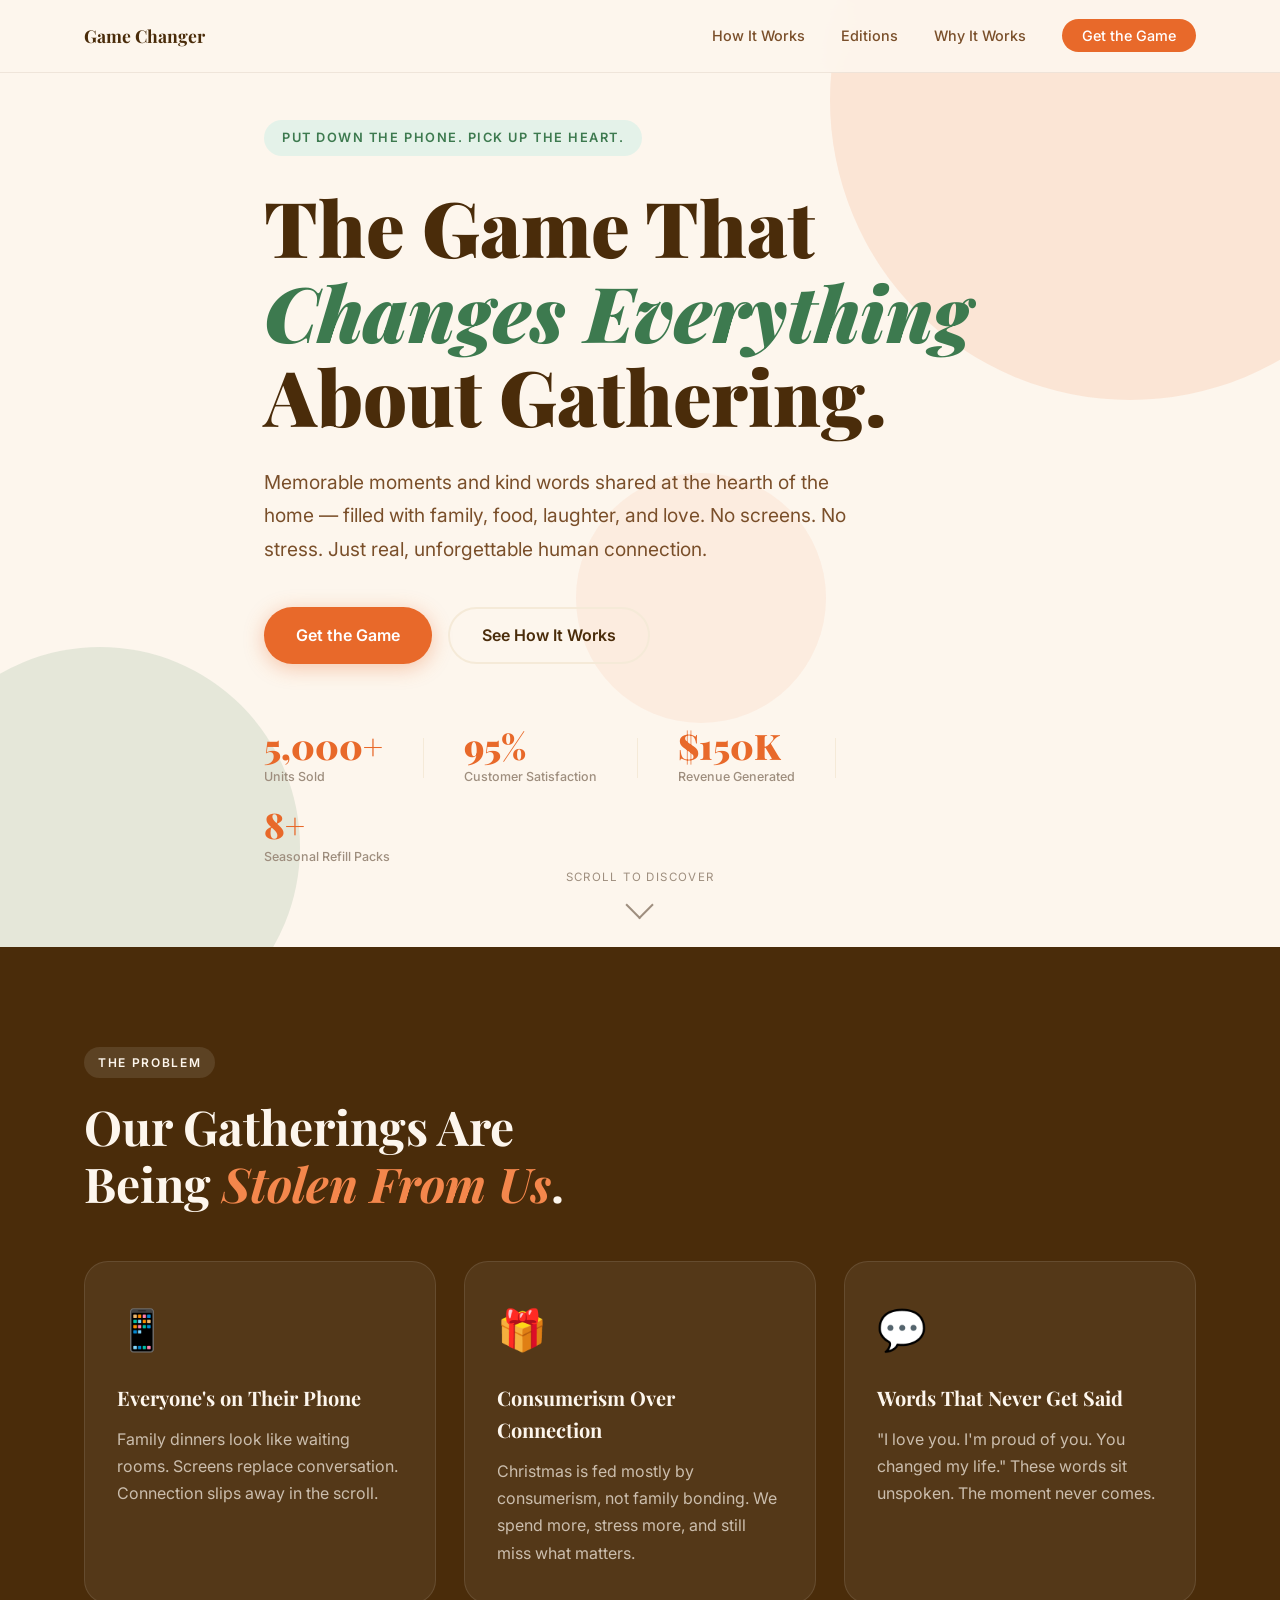
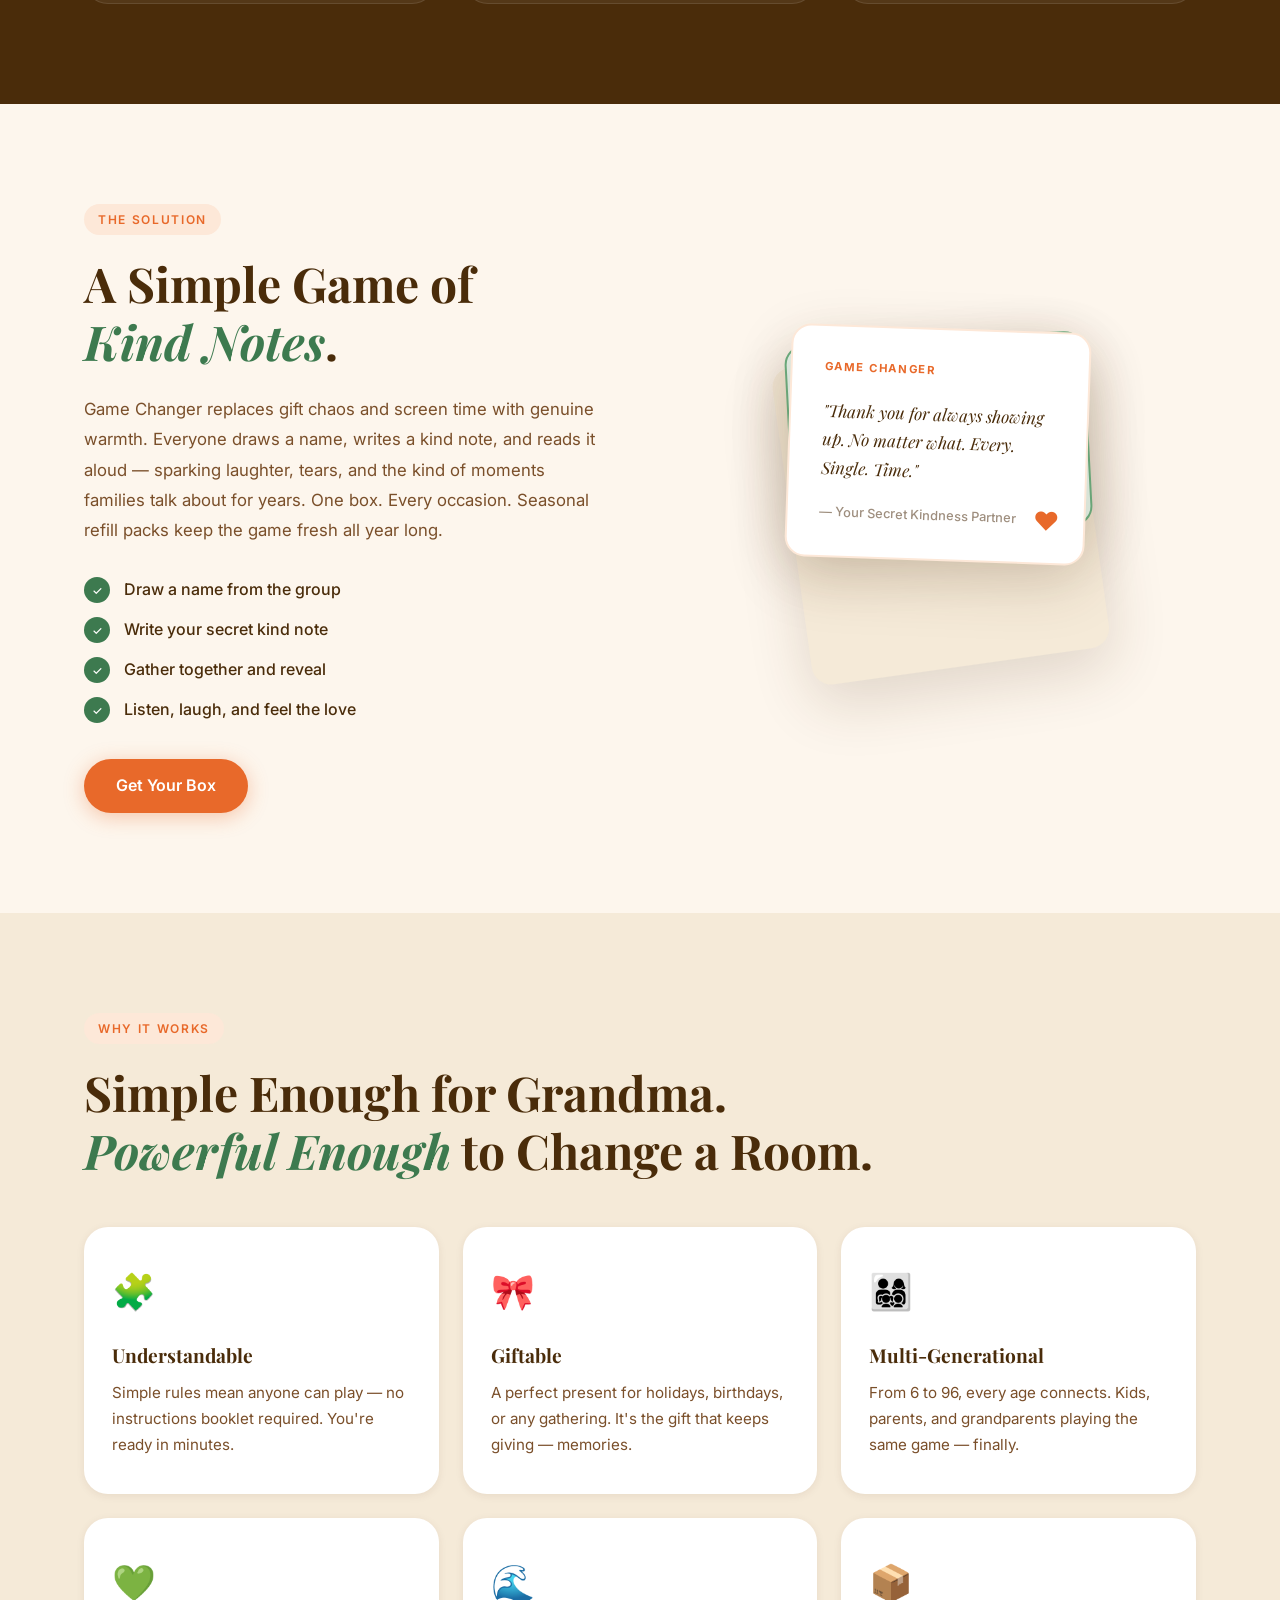
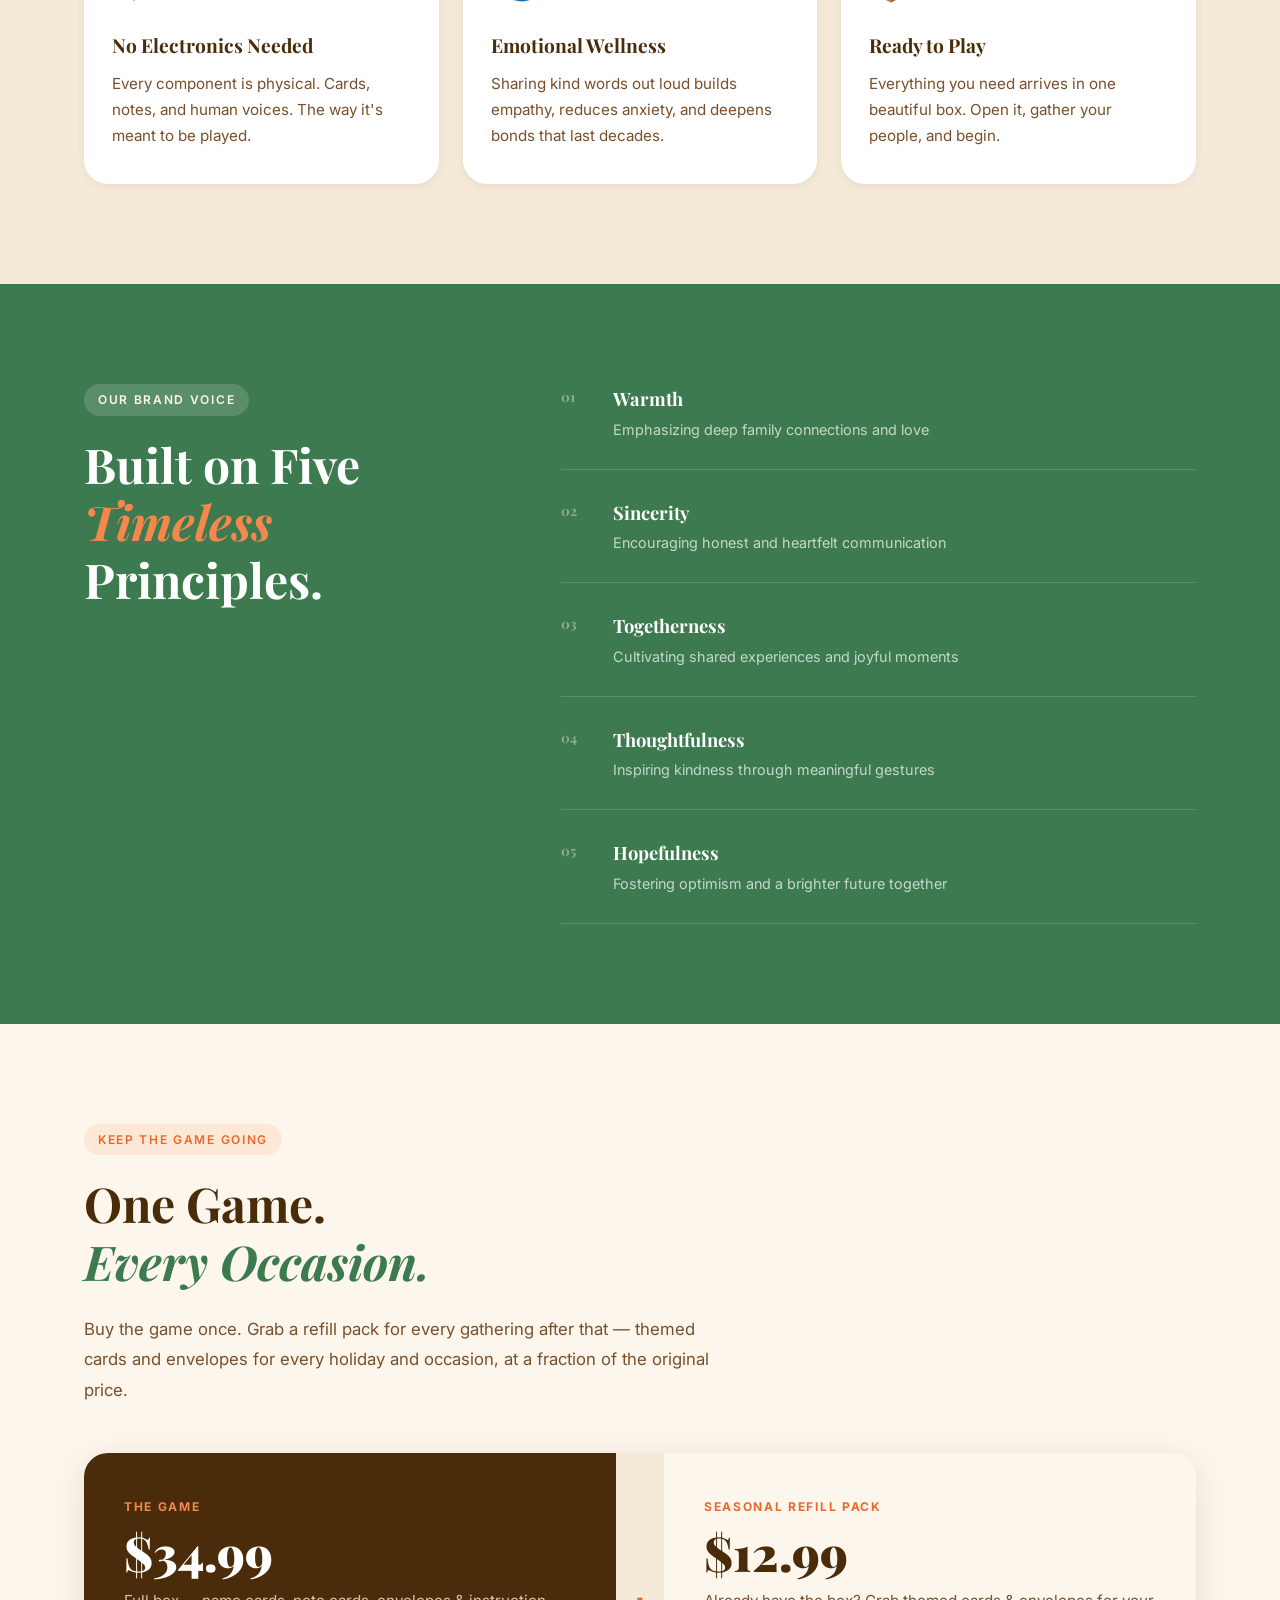
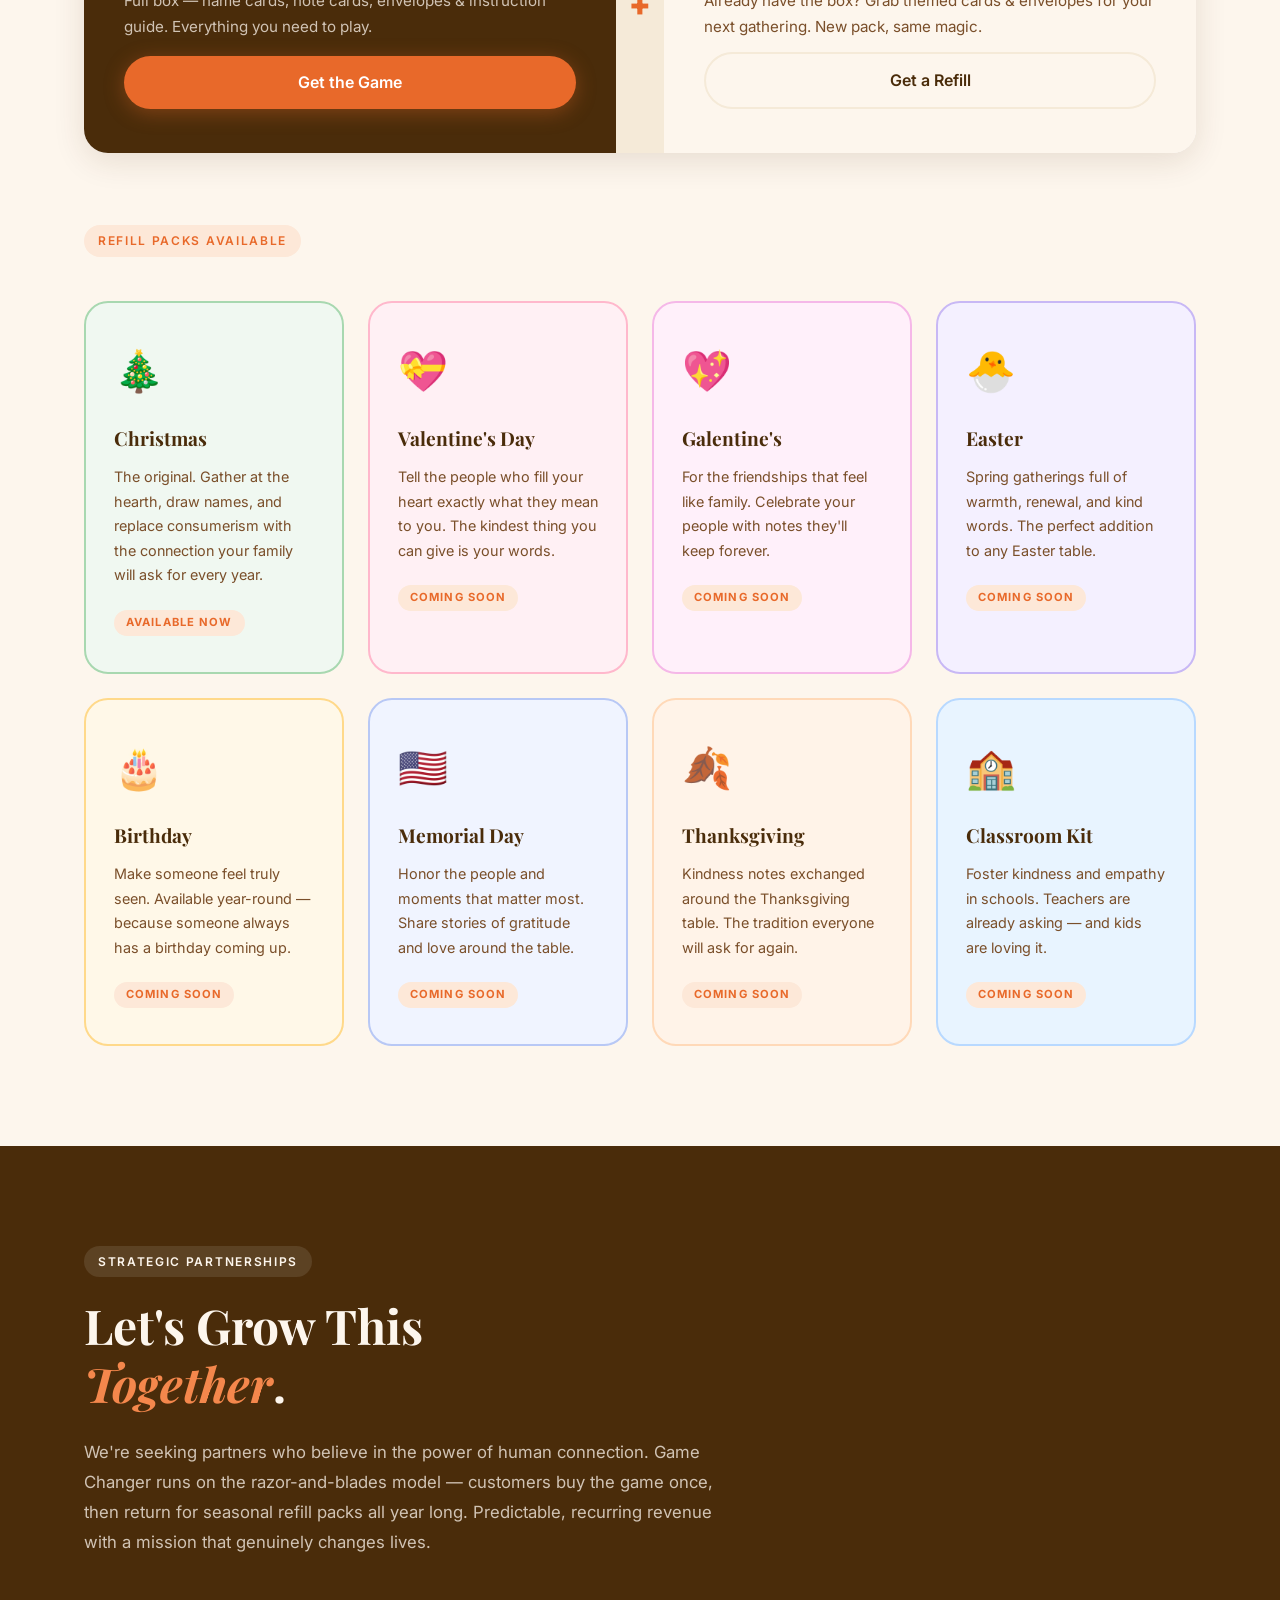
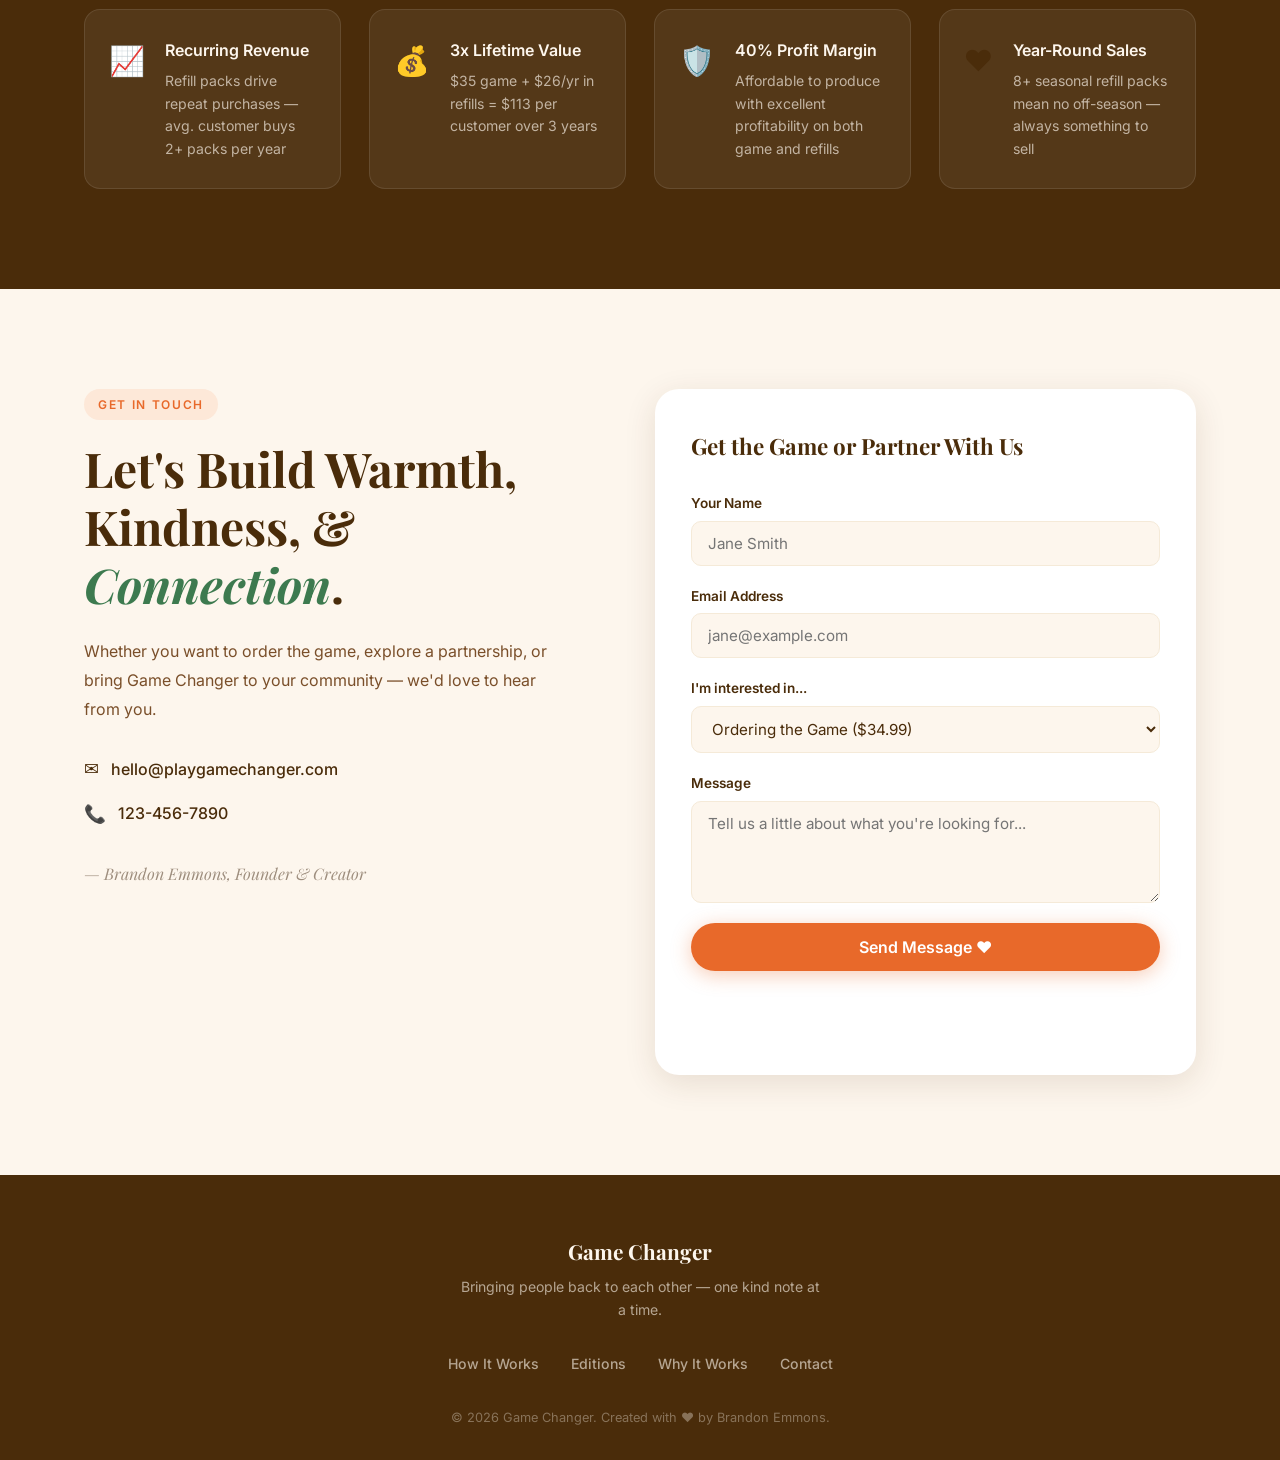
==== commit d2c7af9c: "Update gh-pages with refill model changes" ====
--- a/index.html
+++ b/index.html
@@ -75,7 +75,7 @@
         <div class="stat-divider"></div>
         <div class="stat">
           <span class="stat-num">8+</span>
-          <span class="stat-label">Editions Coming</span>
+          <span class="stat-label">Seasonal Refill Packs</span>
         </div>
       </div>
     </div>
@@ -121,6 +121,7 @@
             Game Changer replaces gift chaos and screen time with genuine warmth.
             Everyone draws a name, writes a kind note, and reads it aloud —
             sparking laughter, tears, and the kind of moments families talk about for years.
+            One box. Every occasion. Seasonal refill packs keep the game fresh all year long.
           </p>
           <ul class="solution-list">
             <li>
@@ -261,66 +262,83 @@
     </div>
   </section>
 
-  <!-- EDITIONS -->
+  <!-- REFILL PACKS -->
   <section class="editions" id="editions">
     <div class="container">
-      <div class="section-label">All Editions</div>
-      <h2 class="section-title">Kindness for Every<br /><em>Occasion</em>.</h2>
-      <div class="editions-grid">
+      <div class="section-label">Keep the Game Going</div>
+      <h2 class="section-title">One Game.<br /><em>Every Occasion.</em></h2>
+      <p class="editions-intro">Buy the game once. Grab a refill pack for every gathering after that — themed cards and envelopes for every holiday and occasion, at a fraction of the original price.</p>
+      <div class="refill-model">
+        <div class="refill-tier">
+          <div class="refill-tier-label">The Game</div>
+          <div class="refill-tier-price">$34.99</div>
+          <p>Full box — name cards, note cards, envelopes &amp; instruction guide. Everything you need to play.</p>
+          <a href="#contact" class="btn btn-primary">Get the Game</a>
+        </div>
+        <div class="refill-divider">+</div>
+        <div class="refill-tier">
+          <div class="refill-tier-label">Seasonal Refill Pack</div>
+          <div class="refill-tier-price">$12.99</div>
+          <p>Already have the box? Grab themed cards &amp; envelopes for your next gathering. New pack, same magic.</p>
+          <a href="#contact" class="btn btn-ghost">Get a Refill</a>
+        </div>
+      </div>
+      <div class="section-label" style="margin-top: 56px;">Refill Packs Available</div>
+      <div class="editions-grid" style="margin-top: 24px;">
 
         <div class="edition-card edition-christmas">
           <div class="edition-icon">🎄</div>
-          <h3>Christmas Edition</h3>
-          <p>Gather at the hearth. Draw names. Share kind notes aloud. Replace consumerism with connection — the tradition your family will ask for every year.</p>
+          <h3>Christmas</h3>
+          <p>The original. Gather at the hearth, draw names, and replace consumerism with the connection your family will ask for every year.</p>
           <span class="edition-tag edition-tag-live">Available Now</span>
         </div>
 
         <div class="edition-card edition-valentine">
           <div class="edition-icon">💝</div>
           <h3>Valentine's Day</h3>
-          <p>Tell the people you love exactly what they mean to you. Couples, families, friends — kindness has no boundaries on February 14th.</p>
+          <p>Tell the people who fill your heart exactly what they mean to you. The kindest thing you can give is your words.</p>
           <span class="edition-tag">Coming Soon</span>
         </div>
 
         <div class="edition-card edition-galentine">
           <div class="edition-icon">💖</div>
-          <h3>Galentine's Edition</h3>
-          <p>For the friendships that feel like family. Celebrate your ride-or-dies with notes they'll keep forever.</p>
+          <h3>Galentine's</h3>
+          <p>For the friendships that feel like family. Celebrate your people with notes they'll keep forever.</p>
           <span class="edition-tag">Coming Soon</span>
         </div>
 
         <div class="edition-card edition-easter">
           <div class="edition-icon">🐣</div>
-          <h3>Easter Edition</h3>
-          <p>Spring gatherings full of warmth, renewal, and words of love. The perfect addition to any Easter table.</p>
+          <h3>Easter</h3>
+          <p>Spring gatherings full of warmth, renewal, and kind words. The perfect addition to any Easter table.</p>
           <span class="edition-tag">Coming Soon</span>
         </div>
 
         <div class="edition-card edition-birthday">
           <div class="edition-icon">🎂</div>
-          <h3>Birthday Edition</h3>
-          <p>Make someone feel truly seen and celebrated. The gift that replaces "what do I get them?" — forever.</p>
+          <h3>Birthday</h3>
+          <p>Make someone feel truly seen. Available year-round — because someone always has a birthday coming up.</p>
           <span class="edition-tag">Coming Soon</span>
         </div>
 
         <div class="edition-card edition-memorial">
           <div class="edition-icon">🇺🇸</div>
-          <h3>Memorial Day Edition</h3>
-          <p>Honor the people and moments that matter most. Share stories of gratitude, sacrifice, and love around the table.</p>
+          <h3>Memorial Day</h3>
+          <p>Honor the people and moments that matter most. Share stories of gratitude and love around the table.</p>
           <span class="edition-tag">Coming Soon</span>
         </div>
 
         <div class="edition-card edition-thanksgiving">
           <div class="edition-icon">🍂</div>
-          <h3>Gratitude Edition</h3>
-          <p>Celebrate Thanksgiving with kindness notes exchanged around the table. The tradition everyone will ask for again.</p>
+          <h3>Thanksgiving</h3>
+          <p>Kindness notes exchanged around the Thanksgiving table. The tradition everyone will ask for again.</p>
           <span class="edition-tag">Coming Soon</span>
         </div>
 
         <div class="edition-card edition-classroom">
           <div class="edition-icon">🏫</div>
           <h3>Classroom Kit</h3>
-          <p>Foster kindness and empathy in schools. Teachers are already asking for this — and kids are loving it.</p>
+          <p>Foster kindness and empathy in schools. Teachers are already asking — and kids are loving it.</p>
           <span class="edition-tag">Coming Soon</span>
         </div>
 
@@ -336,36 +354,37 @@
         <h2 class="section-title">Let's Grow This<br /><em>Together</em>.</h2>
         <p class="partnership-desc">
           We're seeking partners who believe in the power of human connection.
-          With proven demand, high margins, a growing multi-edition product line,
-          and a mission that changes lives — the opportunity is as real as the kindness it creates.
+          Game Changer runs on the razor-and-blades model — customers buy the game once,
+          then return for seasonal refill packs all year long. Predictable, recurring revenue
+          with a mission that genuinely changes lives.
         </p>
         <div class="partner-reasons">
           <div class="reason">
             <span class="reason-icon">📈</span>
             <div>
-              <strong>Proven Demand</strong>
-              <p>Strong interest from families and communities across the country</p>
+              <strong>Recurring Revenue</strong>
+              <p>Refill packs drive repeat purchases — avg. customer buys 2+ packs per year</p>
             </div>
           </div>
           <div class="reason">
             <span class="reason-icon">💰</span>
             <div>
-              <strong>40% Profit Margin</strong>
-              <p>Affordable to produce with excellent profitability per unit</p>
+              <strong>3x Lifetime Value</strong>
+              <p>$35 game + $26/yr in refills = $113 per customer over 3 years</p>
             </div>
           </div>
           <div class="reason">
             <span class="reason-icon">🛡️</span>
             <div>
-              <strong>Low Risk</strong>
-              <p>Minimal investment with high potential returns and proven model</p>
+              <strong>40% Profit Margin</strong>
+              <p>Affordable to produce with excellent profitability on both game and refills</p>
             </div>
           </div>
           <div class="reason">
             <span class="reason-icon">❤️</span>
             <div>
-              <strong>Repeat Buyers</strong>
-              <p>Customers collect every edition — one for every occasion, all year long</p>
+              <strong>Year-Round Sales</strong>
+              <p>8+ seasonal refill packs mean no off-season — always something to sell</p>
             </div>
           </div>
         </div>
@@ -410,13 +429,14 @@
             <div class="form-group">
               <label for="interest">I'm interested in...</label>
               <select id="interest" name="interest">
-                <option value="order-christmas">Ordering the Christmas Edition</option>
-                <option value="order-valentine">Valentine's Day Edition</option>
-                <option value="order-birthday">Birthday Edition</option>
-                <option value="partner">Partnership Opportunity</option>
+                <option value="order-game">Ordering the Game ($34.99)</option>
+                <option value="order-refill-christmas">Christmas Refill Pack</option>
+                <option value="order-refill-valentine">Valentine's Day Refill Pack</option>
+                <option value="order-refill-birthday">Birthday Refill Pack</option>
+                <option value="partner">Partnership / Investment Opportunity</option>
                 <option value="wholesale">Wholesale / Boutique Retail</option>
                 <option value="classroom">Classroom / School Kit</option>
-                <option value="workplace">Workplace Edition</option>
+                <option value="corporate">Corporate &amp; Workplace</option>
                 <option value="other">Something Else</option>
               </select>
             </div>
--- a/style.css
+++ b/style.css
@@ -618,7 +618,80 @@
 }
 .value-item p { color: rgba(255,255,255,0.7); font-size: 0.9rem; }
 
-/* ---- EDITIONS ---- */
+/* ---- EDITIONS / REFILL MODEL ---- */
+.editions-intro {
+  color: var(--brown-mid);
+  font-size: 1.05rem;
+  max-width: 640px;
+  line-height: 1.8;
+  margin-bottom: 48px;
+}
+
+.refill-model {
+  display: flex;
+  align-items: stretch;
+  background: var(--white);
+  border-radius: var(--radius-lg);
+  box-shadow: var(--shadow-md);
+  overflow: hidden;
+  margin-bottom: 16px;
+}
+
+.refill-tier {
+  flex: 1;
+  padding: 44px 40px;
+  display: flex;
+  flex-direction: column;
+  gap: 12px;
+}
+
+.refill-tier:first-child { background: var(--brown); }
+.refill-tier:last-child  { background: var(--cream); }
+
+.refill-tier-label {
+  font-size: 0.75rem;
+  font-weight: 700;
+  letter-spacing: 0.14em;
+  text-transform: uppercase;
+  color: var(--orange-light);
+}
+.refill-tier:last-child .refill-tier-label { color: var(--orange); }
+
+.refill-tier-price {
+  font-family: var(--font-serif);
+  font-size: 3rem;
+  font-weight: 900;
+  color: var(--white);
+  line-height: 1;
+}
+.refill-tier:last-child .refill-tier-price { color: var(--brown); }
+
+.refill-tier p {
+  color: rgba(253,246,237,0.75);
+  font-size: 0.95rem;
+  line-height: 1.7;
+  flex: 1;
+}
+.refill-tier:last-child p { color: var(--brown-mid); }
+
+.refill-divider {
+  font-size: 2rem;
+  font-weight: 900;
+  color: var(--orange);
+  background: var(--cream-dark);
+  align-self: stretch;
+  display: flex;
+  align-items: center;
+  justify-content: center;
+  min-width: 48px;
+  padding: 0 8px;
+}
+
+@media (max-width: 700px) {
+  .refill-model { flex-direction: column; }
+  .refill-divider { padding: 12px; min-width: unset; width: 100%; }
+}
+
 .editions {
   padding: 100px 0;
   background: var(--cream);
